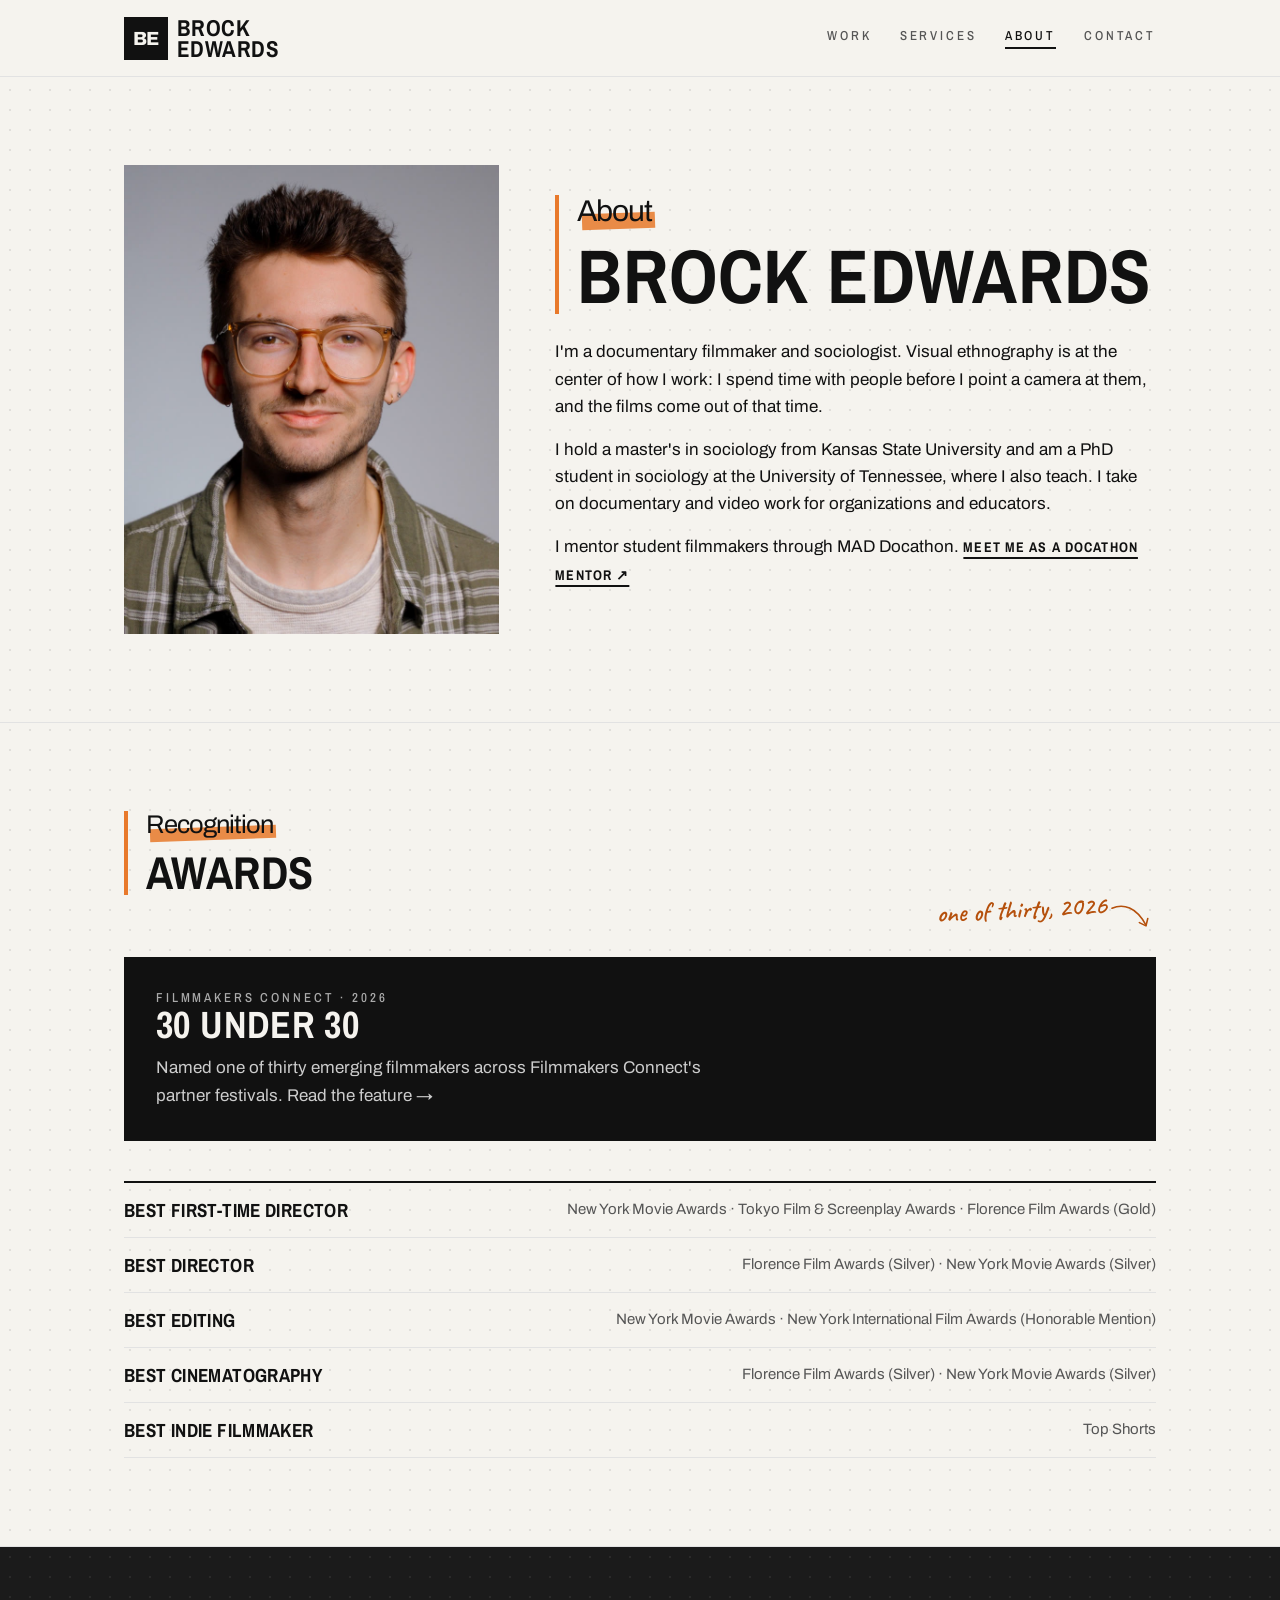
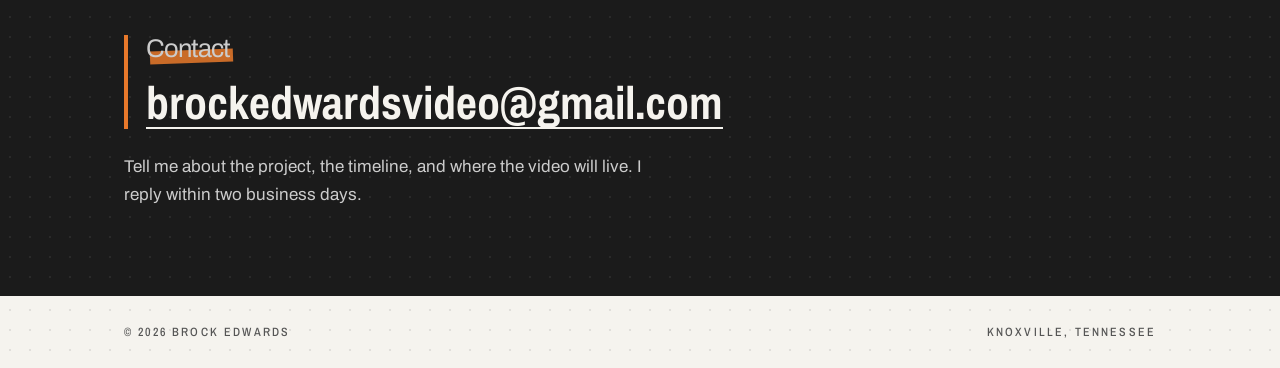
==== about.html @ 00862106 "Install Google Analytics on portfolio pages" ====
<!doctype html>
<html lang="en">
<head>
<!-- Google tag (gtag.js) -->
<script async src="https://www.googletagmanager.com/gtag/js?id=G-G6JSV7GJ2M"></script>
<script>
  window.dataLayer = window.dataLayer || [];
  function gtag(){dataLayer.push(arguments);}
  gtag('js', new Date());
  gtag('config', 'G-G6JSV7GJ2M');
</script>
<meta charset="utf-8">
<meta name="viewport" content="width=device-width, initial-scale=1">
<title>About — Brock Edwards</title>
<meta name="description" content="About Brock Edwards, documentary filmmaker and sociologist.">
<meta property="og:title" content="About — Brock Edwards">
<meta property="og:description" content="Documentary films and video for organizations, educators, and communities.">
<meta property="og:type" content="website">
<meta property="og:url" content="https://brocknedwards.com/about.html">
<meta property="og:image" content="https://brocknedwards.com/img/stills/ttws-still-1.jpg">
<link rel="icon" href="favicon.svg" type="image/svg+xml">
<link rel="preconnect" href="https://fonts.googleapis.com">
<link rel="preconnect" href="https://fonts.gstatic.com" crossorigin>
<link href="https://fonts.googleapis.com/css2?family=Archivo+Narrow:wght@500;700&family=Archivo:wght@400;600;800&family=Caveat:wght@500;700&display=swap" rel="stylesheet">
<link rel="stylesheet" href="styles.css">
</head>
<body>

<header>
  <div class="wrap">
    <a class="mark" href="index.html" aria-label="Brock Edwards, home">
      <span class="mono">BE</span>
      <span class="stack">Brock<br>Edwards</span>
    </a>
    <nav>
      <a href="work.html">Work</a>
      <a href="services.html">Services</a>
      <a href="about.html" aria-current="page">About</a>
      <a href="#contact">Contact</a>
    </nav>
  </div>
</header>

<main>
  <section>
    <div class="wrap about">
      <img class="headshot" src="img/headshot.jpg" width="800" height="1000" alt="Portrait of Brock Edwards">
      <div>
        <h1 class="titled"><span class="lead">About</span> Brock Edwards</h1>
        <!-- TODO(Brock): read this through and change anything that doesn't sound like you. -->
        <p>I'm a documentary filmmaker and sociologist. Visual ethnography is at the center of how I work: I spend time with people before I point a camera at them, and the films come out of that time.</p>
        <p>I hold a master's in sociology from Kansas State University and am a PhD student in sociology at the University of Tennessee, where I also teach. I take on documentary and video work for organizations and educators.</p>
        <p>I mentor student filmmakers through MAD Docathon. <a class="about-profile-link" href="https://www.madcourses.com/mad-mentor" target="_blank" rel="noopener noreferrer">Meet me as a Docathon mentor ↗</a></p>
      </div>
    </div>
  </section>

  <section>
    <div class="wrap">
      <h2 class="titled"><span class="lead">Recognition</span> Awards</h2>
      <p class="note note-30">one of thirty, 2026<svg class="note-arrow" viewBox="0 0 64 44" aria-hidden="true"><path d="M4 8c16-6 34 0 46 26"/><path d="M41 30l9 5 3-10"/></svg></p>
      <a class="feature" href="https://www.filmcon.net/post/30-under-30-2026" target="_blank" rel="noopener">
        <p class="eyebrow">Filmmakers Connect · 2026</p>
        <h3>30 Under 30</h3>
        <p>Named one of thirty emerging filmmakers across Filmmakers Connect's partner festivals. Read the feature →</p>
      </a>
      <ul class="awards">
        <li><b>Best First-Time Director</b><span>New York Movie Awards · Tokyo Film &amp; Screenplay Awards · Florence Film Awards (Gold)</span></li>
        <li><b>Best Director</b><span>Florence Film Awards (Silver) · New York Movie Awards (Silver)</span></li>
        <li><b>Best Editing</b><span>New York Movie Awards · New York International Film Awards (Honorable Mention)</span></li>
        <li><b>Best Cinematography</b><span>Florence Film Awards (Silver) · New York Movie Awards (Silver)</span></li>
        <li><b>Best Indie Filmmaker</b><span>Top Shorts</span></li>
      </ul>
    </div>
  </section>

  <section id="contact" class="contact">
    <div class="wrap">
      <div class="titled contact-head"><span class="lead">Contact</span>
        <a class="email" href="mailto:brockedwardsvideo@gmail.com">brockedwardsvideo@gmail.com</a>
      </div>
      <p>Tell me about the project, the timeline, and where the video will live. I reply within two business days.</p>
    </div>
  </section>
</main>

<footer>
  <div class="wrap">
    <span>© <span class="y">2026</span> Brock Edwards</span>
    <span>Knoxville, Tennessee</span>
  </div>
</footer>
<script>document.querySelectorAll('.y').forEach(e => e.textContent = new Date().getFullYear());</script>
</body>
</html>
---- styles.css ----
:root {
  --ink: #111;
  --paper: #f5f3ee;
  --dot: rgba(17, 17, 17, .09);
  --charcoal: #1b1b1b;
  --accent: #e8792b;
  --accent-ink: #b5500c; /* darker orange for text on the off-white */
  --muted: #555;
  --rule: #e2e2e2;
  --narrow: 'Archivo Narrow', 'Arial Narrow', sans-serif;
  --body: 'Archivo', system-ui, sans-serif;
  --max: 1080px;
}
* { box-sizing: border-box; }
html { scroll-behavior: smooth; background: var(--paper); }
body { margin: 0; background: var(--paper) radial-gradient(var(--dot) 1px, transparent 1.4px) 0 0 / 20px 20px; color: var(--ink); font: 400 17px/1.6 var(--body); -webkit-font-smoothing: antialiased; }
a { color: inherit; }
img { max-width: 100%; }
.wrap { max-width: var(--max); margin: 0 auto; padding: 0 24px; }

/* Header + wordmark (matches Brand/_source/wordmark.html) */
header { position: sticky; top: 0; z-index: 10; background: var(--paper); border-bottom: 1px solid var(--rule); }
header .wrap { display: flex; align-items: center; justify-content: space-between; height: 76px; }
.mark { display: flex; align-items: stretch; gap: 9px; text-decoration: none; }
.mono { width: 44px; height: 43px; background: var(--ink); color: var(--paper); display: flex; align-items: center; justify-content: center;
  font: 800 19px/1 var(--body); letter-spacing: -.03em; }
.stack { font: 700 23px/0.92 var(--narrow); text-transform: uppercase; letter-spacing: .02em; display: flex; flex-direction: column; justify-content: center; }
nav { display: flex; gap: 28px; }
nav a { font: 500 13px var(--narrow); letter-spacing: .22em; text-transform: uppercase; text-decoration: none; color: var(--muted); }
nav a:hover, nav a[aria-current="page"] { color: var(--ink); }
nav a[aria-current="page"] { border-bottom: 2px solid var(--ink); padding-bottom: 3px; }

.eyebrow { font: 500 13px var(--narrow); letter-spacing: .22em; text-transform: uppercase; color: var(--muted); margin: 0 0 14px; }
h1, h2, h3 { font-family: var(--narrow); font-weight: 700; text-transform: uppercase; letter-spacing: .01em; line-height: 1; margin: 0; }
h1 { font-size: clamp(40px, 7vw, 76px); margin-bottom: 24px; }
h2 { font-size: clamp(30px, 4.5vw, 46px); margin-bottom: 28px; }
h3 { font-size: 22px; margin-bottom: 8px; }
section { padding: 88px 0; border-bottom: 1px solid var(--rule); scroll-margin-top: 76px; }
.page-head { padding: 72px 0 0; border: 0; }
.page-head p.lede { max-width: 56ch; margin: 0; font-size: 19px; color: #333; }
.more { display: inline-flex; align-items: center; gap: 18px; max-width: 100%; margin-top: 32px;
  font: 500 13px var(--narrow); letter-spacing: .18em; text-transform: uppercase; text-decoration: none; }
.more:hover, .more:focus-visible { color: var(--accent-ink); }

.btn { display: inline-block; margin-top: 8px; padding: 12px 20px; background: var(--ink); color: var(--paper); text-decoration: none;
  font: 500 13px var(--narrow); letter-spacing: .22em; text-transform: uppercase; }
.btn:hover { background: #333; }

/* Reel */
.reel { position: relative; aspect-ratio: 2.39 / 1; background: var(--ink);
  border: 2px solid #d96a24;
  box-shadow: 0 0 0 1px rgba(94,43,16,.22), 0 7px 15px rgba(17,17,17,.19),
    0 26px 44px rgba(17,17,17,.25), 0 42px 64px rgba(172,73,20,.12); }
.reel iframe { position: absolute; inset: 0; width: 100%; height: 100%; border: 0; }
.reel-poster { position: absolute; inset: 0; display: block; overflow: hidden; color: var(--paper); text-decoration: none; }
.reel-poster img { width: 100%; height: 100%; object-fit: cover; display: block; transition: transform .5s ease; }
.reel-poster::before { content: ''; position: absolute; z-index: 1; inset: 0; pointer-events: none;
  background: linear-gradient(130deg, rgba(232,121,43,.12), transparent 38%, rgba(0,0,0,.18));
  box-shadow: inset 0 0 60px rgba(0,0,0,.16); }
.reel-poster::after { content: ''; position: absolute; inset: 40% 0 0; background: linear-gradient(transparent, rgba(0,0,0,.55)); pointer-events: none; }
.reel-poster:hover img, .reel-poster:focus-visible img { transform: scale(1.035); }
.reel-poster:focus-visible { outline: 3px solid var(--accent); outline-offset: 4px; }
.reel-play { position: absolute; z-index: 1; left: 24px; bottom: 20px; display: inline-flex; align-items: center; gap: 11px;
  font: 700 14px var(--narrow); letter-spacing: .15em; text-transform: uppercase; }
.reel-play-icon { display: grid; place-items: center; width: 40px; height: 40px; border-radius: 50%; background: var(--accent); }
.reel-play-icon::before { content: ''; margin-left: 3px; border-top: 7px solid transparent; border-bottom: 7px solid transparent; border-left: 10px solid var(--ink); }

/* Featured film */
.hero { padding: 96px 0 108px; border-bottom: 0; }
.hero .wrap { display: grid; grid-template-columns: minmax(0, .32fr) minmax(0, .68fr); column-gap: 28px; align-items: center; }
.hero .eyebrow { grid-column: 1; grid-row: 1; align-self: end; margin-bottom: 14px; }
.hero h1 { grid-column: 1; grid-row: 2; align-self: start; margin: 0;
  font-size: clamp(42px, 4.4vw, 56px); line-height: .94; letter-spacing: -.035em; }
.hero-lead { display: block; margin-bottom: 16px; font: 400 clamp(24px, 2.4vw, 32px)/1.1 var(--body);
  letter-spacing: -.05em; text-transform: none; }
.hero-lead-mark { position: relative; isolation: isolate; white-space: nowrap; }
.hero-lead-mark::before { content: ''; position: absolute; z-index: -1; left: .14em; right: -.1em; bottom: -.02em;
  height: .52em; background: var(--accent); transform: rotate(-2deg); }
.hero-word { display: block; white-space: nowrap; }
.hero-amp { color: var(--accent-ink); font: italic 400 .92em Georgia, serif; text-transform: none; }
.hero .reel { grid-column: 2; grid-row: 1 / 3; }

/* Editorial bridge between the reel and featured story */
.story-bridge { padding: 0; border: 0; }
.story-bridge .wrap { border-top: 2px solid var(--ink); border-bottom: 1px solid var(--rule); padding-top: 26px; padding-bottom: 34px; }
.story-bridge-meta { display: flex; justify-content: space-between; gap: 20px; color: var(--muted);
  font: 500 13px var(--narrow); letter-spacing: .2em; text-transform: uppercase; }
.story-bridge-main { display: flex; justify-content: space-between; align-items: end; gap: 32px; margin-top: 18px; }
.story-bridge-main p { margin: 0; font: 700 clamp(44px, 5.8vw, 78px)/.95 var(--narrow);
  letter-spacing: -.035em; text-transform: uppercase; }
.story-bridge-main p span { position: relative; isolation: isolate; white-space: nowrap; }
.story-bridge-main p span::before { content: ''; position: absolute; z-index: -1; left: .08em; right: -.04em;
  bottom: .02em; height: .23em; background: var(--accent); transform: rotate(-1deg); }
.arrow-tile { display: grid; flex: none; place-items: center; width: 56px; height: 56px;
  border: 2px solid var(--ink); box-shadow: 5px 5px 0 var(--accent); text-decoration: none;
  font: 400 34px/1 var(--narrow); transition: transform .25s ease, box-shadow .25s ease; }
.arrow-tile:hover, .arrow-tile:focus-visible, a:hover > .arrow-tile, a:focus-visible > .arrow-tile {
  transform: translate(3px, 3px); box-shadow: 2px 2px 0 var(--accent); }
.arrow-tile:focus-visible, a:focus-visible > .arrow-tile { outline: 2px solid var(--accent-ink); outline-offset: 5px; }

.film { display: grid; grid-template-columns: 1fr 1.2fr; gap: 56px; align-items: center; }
.film img.poster { width: 100%; height: auto; display: block; }
.film-poster { display: block; text-decoration: none; }
.film-poster:focus-visible { outline: 3px solid var(--accent-ink); outline-offset: 5px; }
.film p { margin: 0 0 16px; max-width: 52ch; }
.film h1 { font-size: clamp(40px, 6vw, 64px); }
#film > .wrap > .more { display: flex; justify-content: space-between; width: 100%; margin-top: 48px;
  padding-top: 22px; border-top: 1px solid var(--ink); font: 700 clamp(22px, 2.5vw, 30px)/1 var(--narrow);
  letter-spacing: -.01em; }
.meta { font: 500 13px var(--narrow); letter-spacing: .18em; text-transform: uppercase; color: var(--muted); }
.stills { display: grid; grid-template-columns: repeat(3, 1fr); gap: 8px; margin-top: 56px; }
.stills img { width: 100%; aspect-ratio: 16 / 9; object-fit: cover; display: block; }
.stills .still-cell { position: relative; min-width: 0; }
.stills .still-cell:hover, .stills .still-cell:focus-within { z-index: 2; }
.stills .still-open { aspect-ratio: var(--ar, 16 / 9); box-shadow: none; }
.stills .still-cell:nth-child(3n + 1) .still-open { transform-origin: left center; }
.stills .still-cell:nth-child(3n + 2) .still-open { transform-origin: center; }
.stills .still-cell:nth-child(3n) .still-open { transform-origin: right center; }

/* Awards */
.feature { display: block; text-decoration: none; background: var(--ink); color: var(--paper); padding: 32px; margin-bottom: 40px; }
.feature h3 { font-size: clamp(26px, 4vw, 38px); margin: 0 0 10px; }
.feature p { margin: 0; color: #ccc; max-width: 60ch; }
.feature .eyebrow { color: #aaa; }
.feature:hover h3 { text-decoration: underline; text-underline-offset: 6px; }
.awards { list-style: none; padding: 0; margin: 0; border-top: 2px solid var(--ink); }
.awards li { display: flex; justify-content: space-between; gap: 16px; padding: 14px 0; border-bottom: 1px solid var(--rule); }
.awards b { font: 700 19px var(--narrow); text-transform: uppercase; letter-spacing: .02em; }
.awards span { color: var(--muted); text-align: right; font-size: 15px; }
.film-awards { margin-top: 32px; }
.film-awards li { padding: 10px 0; }
.film-awards b { font-size: 16px; }
.film-awards span { font-size: 14px; }

/* Services */
.services { display: grid; grid-template-columns: repeat(3, 1fr); gap: 40px; }
.services > div { border-top: 2px solid var(--ink); padding-top: 18px; }
.services p { margin: 0; color: #333; font-size: 16px; }

/* Home services band */
.services-band, .contact { background: var(--charcoal) radial-gradient(rgba(245, 243, 238, .07) 1px, transparent 1.4px) 0 0 / 20px 20px; }
.services-band { color: var(--paper); padding: 0; }
.services-band .panel { padding: 48px 0 52px; }
.services-band h2 { margin-bottom: 32px; }
.services-band .services { counter-reset: svc; }
.services-band .services h3::before { counter-increment: svc; content: "0" counter(svc); display: block; margin-bottom: 8px;
  font: 500 13px var(--narrow); letter-spacing: .18em; color: var(--accent); }
.services-band .eyebrow { color: var(--accent); }
.services-band .services > div { border-top-color: var(--accent); }
.services-band .services p { color: #d9d6cf; }
.services-band .more { color: var(--paper); }
.services-band .more:hover { color: var(--accent); }
.services-band .arrow-tile { border-color: var(--paper); color: var(--paper); }
.orgs-band { padding: 28px 0 34px; }
.orgs-band .eyebrow { margin-bottom: 18px; }
.orgs-marquee { overflow: hidden; -webkit-mask-image: linear-gradient(to right, transparent, #000 6%, #000 94%, transparent);
  mask-image: linear-gradient(to right, transparent, #000 6%, #000 94%, transparent); }
.orgs-track { display: flex; width: max-content; animation: orgs-scroll 44s linear infinite; }
.orgs-list { display: flex; flex: none; align-items: center; gap: 28px; padding: 0 14px; margin: 0; list-style: none; }
.orgs-list li { display: flex; flex: none; align-items: center; justify-content: center;
  width: 204px; height: 88px; padding: 0 10px; color: var(--paper); }
.org-logo { display: flex; align-items: center; justify-content: center; width: 100%; height: 72px; overflow: hidden; }
.org-logo img { display: block; max-width: 100%; max-height: 100%; width: auto; height: auto; object-fit: contain;
  filter: grayscale(1) brightness(0) invert(1); opacity: .58; }
.org-logo img[src$="hunger-free-kansas.png"] { transform: scale(1.35); }
.org-logo-text { color: #aaa; font: 700 20px/.92 var(--narrow); text-align: center; text-transform: uppercase; }
.org-logo-extension { gap: 8px; color: #aaa; }
.org-logo-extension img { flex: none; width: 68px; max-width: 68px; max-height: 54px; }
.org-logo-extension > span { font: 700 21px/.95 Georgia, serif; white-space: nowrap; }
.org-logo-extension small { display: block; margin-top: 4px; font: 700 11px/1.1 var(--narrow); letter-spacing: .02em; }
@keyframes orgs-scroll { to { transform: translateX(-50%); } }

/* Home awards */
#awards > .wrap > .eyebrow { color: var(--accent-ink); }
#awards .feature .eyebrow { color: var(--accent); }
#awards .feature:hover h3 { color: var(--accent); }
#awards .awards { border-top-color: var(--accent); }
#awards .awards b { color: var(--accent-ink); }
.services ul { margin: 16px 0 0; padding-left: 18px; color: #333; font-size: 15px; }
.services li { margin-bottom: 6px; }
.steps { list-style: none; counter-reset: step; padding: 0; margin: 0; display: grid; grid-template-columns: repeat(4, 1fr); gap: 32px; }
.steps li { counter-increment: step; border-top: 2px solid var(--ink); padding-top: 18px; font-size: 16px; color: #333; }
.steps li::before { content: "0" counter(step); display: block; font: 700 14px var(--narrow); letter-spacing: .18em; color: var(--muted); margin-bottom: 8px; }
.steps b { display: block; font: 700 20px var(--narrow); text-transform: uppercase; color: var(--ink); margin-bottom: 6px; }

/* Work */
.work-feature { padding: 40px 0 72px; }
.work-group { padding: 72px 0; }
.work-group .eyebrow { border-bottom: 2px solid var(--ink); padding-bottom: 12px; margin-bottom: 28px; }
.featured, .card, .reel-row { display: block; text-decoration: none; }
.thumb { display: block; position: relative; overflow: hidden; background: var(--ink); }
.thumb img { width: 100%; height: 100%; aspect-ratio: 16 / 9; object-fit: cover; display: block; transition: transform .6s ease, opacity .3s ease; }
.featured .thumb img { aspect-ratio: 2.39 / 1; }
.thumb .rt { position: absolute; right: 12px; bottom: 12px; background: rgba(17,17,17,.85); color: var(--paper); padding: 4px 8px;
  font: 500 12px var(--narrow); letter-spacing: .12em; }
.thumb .watch { position: absolute; left: 50%; top: 50%; transform: translate(-50%, -50%); background: var(--paper); color: var(--ink); padding: 10px 18px;
  font: 500 13px var(--narrow); letter-spacing: .22em; text-transform: uppercase; opacity: 0; transition: opacity .3s ease; }
a:hover .thumb img, a:focus-visible .thumb img { transform: scale(1.04); opacity: .75; }
a:hover .thumb .watch, a:focus-visible .thumb .watch { opacity: 1; }
.featured-text { display: grid; grid-template-columns: 1fr 1fr; gap: 40px; align-items: end; margin-top: 24px; }
.featured-text .eyebrow { display: block; margin-bottom: 10px; }
.featured .h, .reel-row .h { display: block; font: 700 clamp(32px, 5vw, 56px)/1 var(--narrow); text-transform: uppercase; }
.featured .p, .reel-row .p { display: block; color: #333; margin-bottom: 10px; }
.featured .meta { display: block; }
.cards { display: grid; gap: 40px 28px; }
.cards.two { grid-template-columns: repeat(2, 1fr); }
.cards.three { grid-template-columns: repeat(3, 1fr); }
.card h3 { margin: 16px 0 6px; font-size: 20px; }
.card .meta { margin: 0; }
.card:hover h3 { text-decoration: underline; text-underline-offset: 4px; }
.reel-row { display: grid; grid-template-columns: 1fr 1fr; gap: 40px; align-items: center; }
.reel-row .thumb img { aspect-ratio: 2.39 / 1; }
.reel-row .eyebrow { display: block; border: 0; padding: 0; margin-bottom: 10px; }
.reel-row .h { font-size: clamp(28px, 4vw, 40px); margin-bottom: 12px; }

/* Project pages */
.back { display: inline-flex; align-items: center; gap: 18px; margin-bottom: 24px;
  font: 500 13px var(--narrow); letter-spacing: .18em; text-transform: uppercase; text-decoration: none; }
.back:hover, .back:focus-visible { color: var(--accent-ink); }
.page-head .meta { margin: 0; }
.project-page { padding-top: 40px; }
.project-info { display: grid; grid-template-columns: 1.6fr 1fr; gap: 56px; margin-top: 48px; }
.project-info p { margin: 0 0 16px; max-width: 60ch; }
.roles { list-style: none; padding: 0; margin: 0; border-top: 2px solid var(--ink); }
.roles li { padding: 10px 0; border-bottom: 1px solid var(--rule); font: 700 18px var(--narrow); text-transform: uppercase; letter-spacing: .02em; }
.awards-label { margin-top: 36px; }
.project-info .film-awards { margin-top: 0; }
.project-info .awards li { flex-direction: column; gap: 2px; }
.project-info .awards span { text-align: left; }
.stills-label { margin: 56px 0 0; }
.project-page .stills { margin-top: 14px; }
.project-page .stills img { aspect-ratio: var(--ar, 16 / 9); }

/* Curvy still timeline (TTWS); driven by timeline.js */
.project-info.has-timeline { grid-template-columns: 2fr 1fr; align-items: start; }
.project-info .side { position: sticky; top: 100px; }
.curve-tl { position: relative; margin-top: 40px; }
.curve-tl ol { list-style: none; margin: 0; padding: 0; position: relative; z-index: 1; }
.curve-tl li { display: flex; padding: 22px 0; }
.curve-tl li:nth-child(even) { justify-content: flex-end; }
.curve-tl figure { margin: 0; width: 52%; transform: scale(var(--s, 1)); transition: transform .12s linear; }
.curve-tl li:nth-child(odd) figure { transform-origin: left center; }
.curve-tl li:nth-child(even) figure { transform-origin: right center; }
.still-open { position: relative; display: block; width: 100%; padding: 0; border: 0; overflow: hidden; background: var(--ink);
  cursor: pointer; box-shadow: 5px 5px 0 var(--accent); will-change: transform;
  transition: transform .3s ease, box-shadow .3s ease; }
.curve-tl li:nth-child(odd) .still-open { transform-origin: left center; }
.curve-tl li:nth-child(even) .still-open { transform-origin: right center; }
.still-open img { width: 100%; aspect-ratio: var(--still-ar, 16 / 9); object-fit: cover; display: block; }
.still-open::after { content: ''; position: absolute; inset: 0; pointer-events: none;
  background: radial-gradient(circle at 50% 50%,
    rgba(232,121,43,.1) 0%, transparent 36%, rgba(0,0,0,.18) 100%);
  opacity: 0; transition: opacity .3s ease; }
.curve-tl figure:hover .still-open:not(.gallery-return),
.stills .still-cell:hover .still-open:not(.gallery-return),
.still-open:focus-visible:not(.gallery-return) { transform: translate(3px, 3px) scale(1.09);
  box-shadow: 2px 2px 0 var(--accent); }
.curve-tl figure:hover .still-open:not(.gallery-return)::after,
.stills .still-cell:hover .still-open:not(.gallery-return)::after,
.still-open:focus-visible:not(.gallery-return)::after { opacity: 1; }
.still-open:focus-visible:not(.gallery-return) { outline: 3px solid var(--accent); outline-offset: 4px; }
.still-open.gallery-return:focus-visible { outline: none; }
.curve-tl figcaption { margin-top: 8px; font: 500 12px var(--narrow); letter-spacing: .18em; color: var(--muted); }
.curve-tl li:nth-child(even) figcaption { text-align: right; }
.curve { position: absolute; inset: 0; width: 100%; height: 100%; overflow: visible; pointer-events: none; }
.curve path { fill: none; stroke-width: 2; stroke-linecap: round; }
.curve .track { stroke: #d6d1c6; }
.curve .fill { stroke: var(--ink); }
.curve .sketch { stroke: var(--ink); stroke-width: 1.5; opacity: .8; }
.curve .accent-sketch { stroke: var(--accent-ink); stroke-width: 1.5; opacity: .9; }
.curve circle { fill: var(--paper); stroke: var(--ink); stroke-width: 2; }
.curve circle.is-passed { fill: var(--ink); }
@media (min-width: 761px) {
  .curve-tl figure { transform: none; }
}
@media (prefers-reduced-motion: reduce) {
  .curve-tl figure { transition: none; }
  .still-open, .still-open img, .still-open::after { transition: none; }
}

/* Expanded still gallery */
body.gallery-open { overflow: hidden; }
.still-lightbox { width: min(98vw, 1600px); max-width: none; max-height: calc(100dvh - 24px); padding: 0; border: 0;
  background: transparent; color: var(--paper); overflow: visible; }
.still-lightbox::backdrop { background: radial-gradient(ellipse 68% 72% at 50% 46%,
  rgba(8,8,8,.72) 0%, rgba(8,8,8,.86) 65%, rgba(0,0,0,.96) 100%); }
.still-lightbox[open]:not(.is-closing)::backdrop { animation: gallery-backdrop-in 1.15s ease-in-out both; }
.still-lightbox.is-closing::backdrop { animation: gallery-backdrop-out .26s ease-in both; }
@keyframes gallery-backdrop-in { from { opacity: 0; } to { opacity: 1; } }
@keyframes gallery-backdrop-out { from { opacity: 1; } to { opacity: 0; } }
.still-lightbox[open]:not(.is-closing) .lightbox-inner button,
.still-lightbox[open]:not(.is-closing) .lightbox-figure figcaption { animation: gallery-controls-in .5s .65s ease-in-out both; }
@keyframes gallery-controls-in { from { opacity: 0; transform: translateY(8px); } to { opacity: 1; transform: translateY(0); } }
.still-lightbox.is-closing .lightbox-inner { animation: gallery-content-out .26s ease-in both; }
@keyframes gallery-content-out { to { opacity: 0; transform: scale(.97); } }
.lightbox-inner { display: grid; grid-template-columns: 54px minmax(0, 1fr) 54px; align-items: center; gap: 16px; }
.lightbox-inner button { border: 1px solid rgba(245,243,238,.4); background: rgba(17,17,17,.7); color: var(--paper);
  cursor: pointer; font: 500 24px var(--narrow); }
.lightbox-inner button:hover, .lightbox-inner button:focus-visible { border-color: var(--accent); color: var(--accent); }
.lightbox-inner button:focus-visible { outline: 2px solid var(--accent); outline-offset: 3px; }
.lightbox-inner .lightbox-close { grid-column: 1 / -1; justify-self: end; padding: 8px 14px; font-size: 14px;
  letter-spacing: .12em; text-transform: uppercase; }
.lightbox-prev, .lightbox-next { width: 54px; height: 54px; }
.lightbox-figure { grid-column: 2; grid-row: 2; min-width: 0; margin: 0; text-align: center; }
.lightbox-figure img { display: block; width: min(100%, calc((100dvh - 140px) * var(--gallery-ratio, 1.775))); height: auto;
  max-height: calc(100dvh - 140px); margin: 0 auto;
  object-fit: contain; box-shadow: 0 0 0 1px rgba(245,243,238,.12), 0 0 64px rgba(232,121,43,.12), 0 30px 90px rgba(0,0,0,.7); }
.lightbox-travel { position: fixed; display: block; z-index: 2; pointer-events: none; overflow: hidden; transform-origin: top left; will-change: transform;
  box-shadow: 0 0 0 1px rgba(245,243,238,.12), 0 0 64px rgba(232,121,43,.12), 0 30px 90px rgba(0,0,0,.7); }
.lightbox-travel img { display: block; width: 100%; height: 100%; object-fit: cover; }
.lightbox-travel::after { content: ''; position: absolute; inset: 0; pointer-events: none;
  background: radial-gradient(circle at 50% 50%, rgba(232,121,43,.1) 0%, transparent 36%, rgba(0,0,0,.18) 100%);
  animation: gallery-spotlight-out 1.15s ease-in-out both; }
@keyframes gallery-spotlight-out { from { opacity: 1; } to { opacity: 0; } }
.lightbox-figure figcaption { display: flex; justify-content: space-between; gap: 16px; margin-top: 14px;
  font: 500 13px var(--narrow); letter-spacing: .16em; text-transform: uppercase; color: #ddd; }
.lightbox-prev { grid-column: 1; grid-row: 2; }
.lightbox-next { grid-column: 3; grid-row: 2; }
@media (max-width: 760px) {
  .lightbox-inner { grid-template-columns: 1fr 1fr; gap: 12px; }
  .lightbox-figure { grid-column: 1 / -1; grid-row: 2; }
  .lightbox-figure img { max-height: calc(100dvh - 185px); }
  .lightbox-prev { grid-column: 1; grid-row: 3; justify-self: start; }
  .lightbox-next { grid-column: 2; grid-row: 3; justify-self: end; }
  .lightbox-prev, .lightbox-next { width: 40px; height: 48px; }
}
@media (prefers-reduced-motion: reduce) {
  .still-lightbox[open]::backdrop, .still-lightbox .lightbox-inner button,
  .still-lightbox .lightbox-figure figcaption, .still-lightbox.is-closing .lightbox-inner,
  .lightbox-travel::after { animation: none; }
}

/* Film coverage */
.coverage { margin-top: 80px; }
.coverage h2 { margin-bottom: 28px; }
.coverage-list { list-style: none; padding: 0; margin: 0; border-top: 2px solid var(--ink); }
.coverage-list li { border-bottom: 1px solid var(--rule); }
.coverage-list a { display: grid; grid-template-columns: 190px minmax(0, 1fr) 20px; gap: 24px; align-items: baseline;
  padding: 20px 0; text-decoration: none; }
.coverage-list a:hover .coverage-title, .coverage-list a:focus-visible .coverage-title { color: var(--accent-ink); }
.coverage-source { font: 500 13px var(--narrow); letter-spacing: .14em; text-transform: uppercase; color: var(--muted); }
.coverage-title { font: 700 clamp(18px, 2.3vw, 24px)/1.2 var(--narrow); text-transform: uppercase; }
.coverage-arrow { color: var(--accent-ink); font-size: 22px; line-height: 1; }

.play { position: absolute; left: 16px; bottom: 16px; background: var(--ink); color: var(--paper); padding: 8px 14px;
  font: 500 12px var(--narrow); letter-spacing: .22em; text-transform: uppercase; }

/* About */
.about { display: grid; grid-template-columns: 1fr 1.6fr; gap: 56px; align-items: center; }
.about .headshot { width: 100%; height: auto; display: block; }
.about p { margin: 0 0 16px; max-width: 60ch; }
.about-profile-link { font: 700 14px var(--narrow); letter-spacing: .08em; text-transform: uppercase; text-decoration-thickness: 2px; text-underline-offset: 5px; }
.about-profile-link:hover { color: var(--accent-ink); }

/* Contact */
.contact { color: var(--paper); border: 0; }
.contact .eyebrow { color: #aaa; }
.contact a.email { font: 700 clamp(26px, 4.5vw, 46px)/1.1 var(--narrow); text-transform: lowercase; text-decoration: none; border-bottom: 2px solid var(--paper); word-break: break-all; }
.contact p { color: #ccc; max-width: 52ch; margin: 24px 0 0; }

footer { padding: 28px 0; font: 500 12px var(--narrow); letter-spacing: .18em; text-transform: uppercase; color: var(--muted); }
footer .wrap { display: flex; justify-content: space-between; gap: 16px; flex-wrap: wrap; }

/* Title style from the hero: orange rule, light lead line, big narrow caps */
.titled { border-left: 4px solid var(--accent); padding-left: 18px; }
.titled .lead { display: block; margin-bottom: 10px; font: 400 clamp(20px, 2vw, 26px)/1.1 var(--body);
  letter-spacing: -.04em; text-transform: none; color: var(--ink); }
h1.titled .lead { font-size: clamp(22px, 2.4vw, 30px); }
/* same marker stroke as the hero's "Stories about" */
.titled .lead { width: fit-content; position: relative; isolation: isolate; }
.titled .lead::before { content: ''; position: absolute; z-index: -1; left: .14em; right: -.1em; bottom: -.02em;
  height: .52em; background: var(--accent); opacity: .85; transform: rotate(-2deg); }
.services-band .titled .lead { color: var(--paper); }
.contact-head { margin-bottom: 4px; }
.contact .titled .lead { color: #ccc; margin-bottom: 14px; }
.contact-head a.email { display: inline-block; }
.hero-amp, .amp { color: var(--accent-ink); font: italic 400 .92em Georgia, serif; text-transform: none; }

/* Handwritten margin notes */
.note { display: inline-flex; align-items: flex-start; gap: 2px; margin: 0; font: 600 26px/1 'Caveat', cursive;
  color: var(--accent-ink); transform: rotate(-3deg); }
.note-arrow { width: 46px; height: 32px; margin-top: 10px; fill: none; stroke: currentColor; stroke-width: 2.2;
  stroke-linecap: round; stroke-linejoin: round; }
.note-reel { position: absolute; z-index: 2; right: 10px; top: -44px; flex-direction: row-reverse; }
.note-reel .note-arrow { transform: scaleX(-1); }
.note-awards { display: flex; justify-content: flex-end; margin: 22px 0 -10px; transform: rotate(2deg); }
.note-30 { display: flex; justify-content: flex-end; margin: -6px 0 -2px; }
.note-start, .note-scroll { margin: 0 0 4px; }
.note-scroll { margin-top: 28px; }

@media (max-width: 1024px) {
  .hero .eyebrow { font-size: 11px; letter-spacing: .16em; white-space: nowrap; }
}
@media (max-width: 860px) {
  .steps { grid-template-columns: repeat(2, 1fr); }
}
@media (max-width: 800px) {
  .hero .wrap { grid-template-columns: 1fr; }
  .hero .eyebrow { grid-column: 1; grid-row: 1; }
  .hero h1 { grid-column: 1; grid-row: 2; margin-bottom: 28px; }
  .hero .reel { grid-column: 1; grid-row: 3; }
}
@media (max-width: 760px) {
  .note-reel { display: none; }
  .note { font-size: 22px; }
  nav { gap: 14px; }
  nav a { letter-spacing: .1em; font-size: 12px; }
  .stack { font-size: 19px; }
  .mono { width: 36px; height: 36px; font-size: 16px; }
  section { padding: 64px 0; }
  .page-head { padding: 48px 0 0; }
  .film, .about, .services, .project-info, .featured-text, .reel-row, .cards.two, .cards.three { grid-template-columns: 1fr; gap: 32px; }
  .featured-text { gap: 12px; }
  .hero h1 { font-size: clamp(48px, 9vw, 62px); }
  .hero-lead { margin-bottom: 10px; }
  .hero { padding: 86px 0 84px; }
  .story-bridge .wrap { padding-top: 22px; padding-bottom: 26px; }
  .story-bridge-meta { gap: 12px; font-size: 10px; letter-spacing: .1em; }
  .story-bridge-main { gap: 14px; margin-top: 16px; }
  .story-bridge-main p { font-size: clamp(34px, 9vw, 48px); }
  .arrow-tile { width: 42px; height: 42px; font-size: 27px; }
  .coverage { margin-top: 64px; }
  .coverage-list a { grid-template-columns: 1fr 20px; gap: 8px 12px; }
  .coverage-source { grid-column: 1 / -1; }
  .coverage-arrow { grid-column: 2; grid-row: 2; }
  .services-band { padding-bottom: 0; }
  .services-band .panel { padding: 32px 0 48px; }
  .orgs-list li { width: 174px; }
  .org-logo-extension img { width: 54px; max-width: 54px; }
  .org-logo-extension > span { font-size: 18px; }
  .project-info.has-timeline { grid-template-columns: 1fr; }
  .project-info .side { position: static; }
  .curve-tl li, .curve-tl li:nth-child(even) { justify-content: flex-end; }
  .curve-tl figure { width: calc(100% - 36px); }
  .curve-tl li:nth-child(n) figure { transform-origin: right center; }
  .curve-tl li:nth-child(n) .still-open { transform-origin: right center; }
  .curve-tl figure:hover .still-open:not(.gallery-return),
  .still-open:focus-visible:not(.gallery-return) { transform: translate(0, 3px) scale(1.09); }
  .stills .still-cell:nth-child(odd) .still-open { transform-origin: left center; }
  .stills .still-cell:nth-child(even) .still-open { transform-origin: right center; }
  .curve-tl li:nth-child(even) figcaption { text-align: left; }
  .featured .thumb img { aspect-ratio: 16 / 9; }
  .stills { grid-template-columns: repeat(2, 1fr); margin-top: 32px; }
  .awards li { flex-direction: column; gap: 2px; }
  .awards span { text-align: left; }
  .feature { padding: 24px; }
}
@media (max-width: 420px) {
  .stack { display: none; }
  .hero .eyebrow { font-size: 11px; letter-spacing: .16em; }
  .hero h1 { font-size: clamp(40px, 10vw, 48px); }
  .steps { grid-template-columns: 1fr; }
}
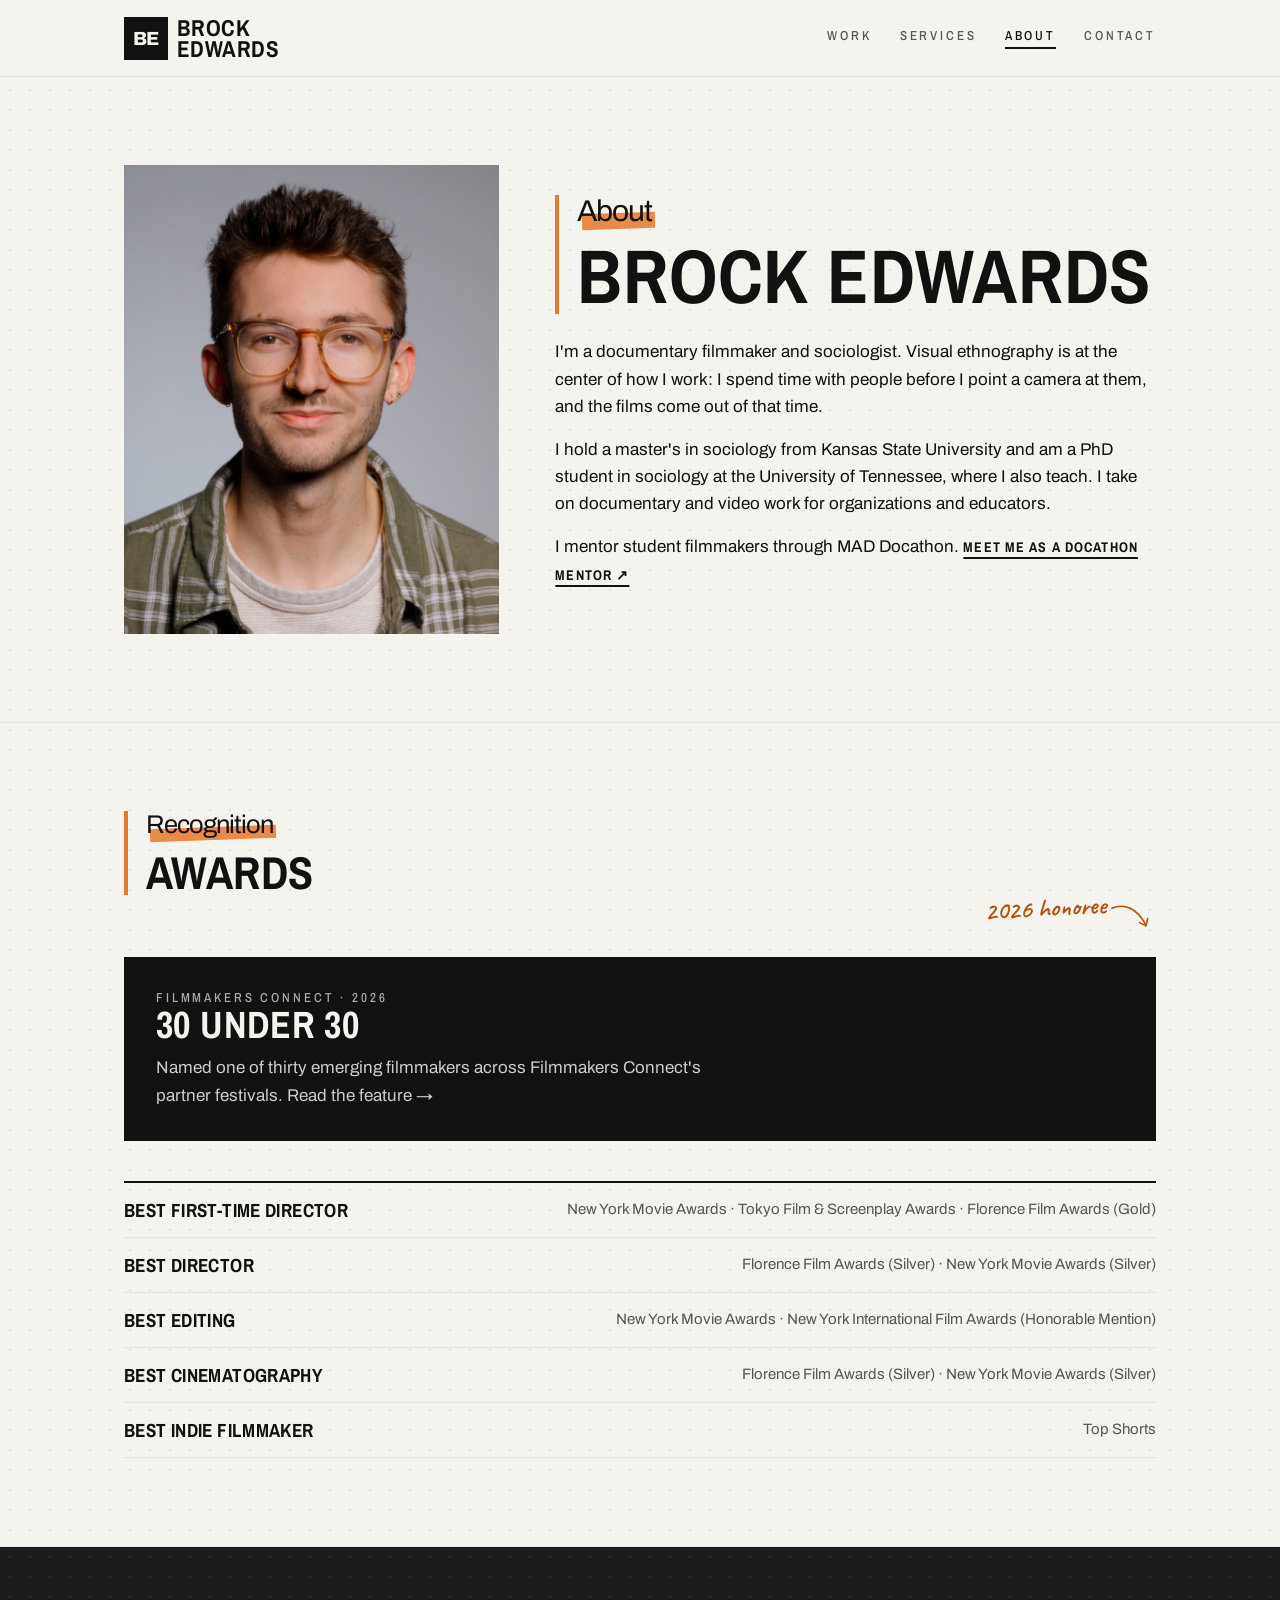
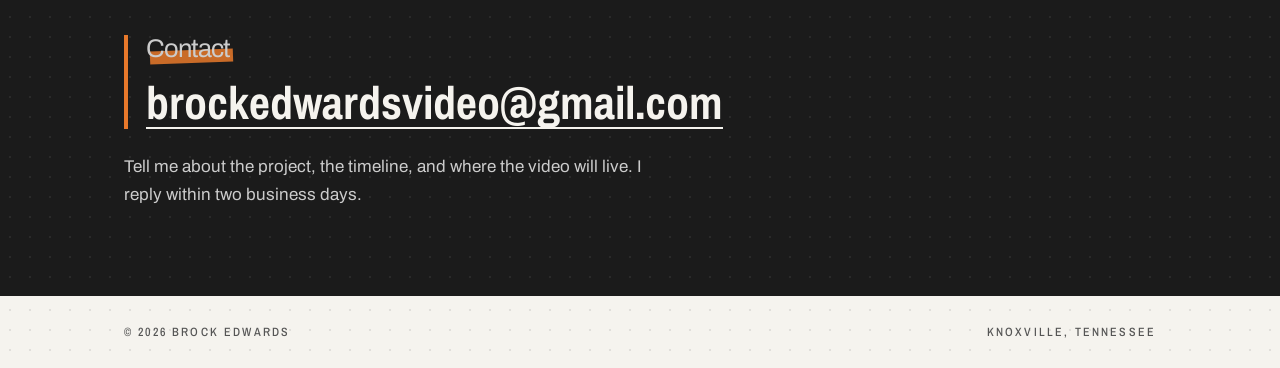
==== commit d1e634ac: "Update recognition note for 2026 honoree" ====
--- a/about.html
+++ b/about.html
@@ -58,7 +58,7 @@
   <section>
     <div class="wrap">
       <h2 class="titled"><span class="lead">Recognition</span> Awards</h2>
-      <p class="note note-30">one of thirty, 2026<svg class="note-arrow" viewBox="0 0 64 44" aria-hidden="true"><path d="M4 8c16-6 34 0 46 26"/><path d="M41 30l9 5 3-10"/></svg></p>
+      <p class="note note-30">2026 honoree<svg class="note-arrow" viewBox="0 0 64 44" aria-hidden="true"><path d="M4 8c16-6 34 0 46 26"/><path d="M41 30l9 5 3-10"/></svg></p>
       <a class="feature" href="https://www.filmcon.net/post/30-under-30-2026" target="_blank" rel="noopener">
         <p class="eyebrow">Filmmakers Connect · 2026</p>
         <h3>30 Under 30</h3>
--- a/styles.css
+++ b/styles.css
@@ -78,7 +78,11 @@
   height: .52em; background: var(--accent); transform: rotate(-2deg); }
 .hero-word { display: block; white-space: nowrap; }
 .hero-amp { color: var(--accent-ink); font: italic 400 .92em Georgia, serif; text-transform: none; }
-.hero .reel { grid-column: 2; grid-row: 1 / 3; }
+.hero-inquiry { grid-column: 1; grid-row: 3; align-self: start; margin-top: 24px; }
+.hero-inquiry p { margin: 0 0 16px; max-width: 34ch; font-size: 15px; line-height: 1.5; }
+.hero-inquiry .btn { margin-top: 0; letter-spacing: .08em; }
+.hero-inquiry .btn:focus-visible { outline: 3px solid var(--accent-ink); outline-offset: 4px; }
+.hero .reel { grid-column: 2; grid-row: 1 / 4; }
 
 /* Editorial bridge between the reel and featured story */
 .story-bridge { padding: 0; border: 0; }
@@ -357,6 +361,8 @@
 .contact .eyebrow { color: #aaa; }
 .contact a.email { font: 700 clamp(26px, 4.5vw, 46px)/1.1 var(--narrow); text-transform: lowercase; text-decoration: none; border-bottom: 2px solid var(--paper); word-break: break-all; }
 .contact p { color: #ccc; max-width: 52ch; margin: 24px 0 0; }
+.contact > .wrap > a.email { display: inline-block; margin-top: 24px; }
+.contact > .wrap > a.email:focus-visible { outline: 3px solid var(--accent); outline-offset: 5px; }
 
 footer { padding: 28px 0; font: 500 12px var(--narrow); letter-spacing: .18em; text-transform: uppercase; color: var(--muted); }
 footer .wrap { display: flex; justify-content: space-between; gap: 16px; flex-wrap: wrap; }
@@ -397,8 +403,9 @@
 @media (max-width: 800px) {
   .hero .wrap { grid-template-columns: 1fr; }
   .hero .eyebrow { grid-column: 1; grid-row: 1; }
-  .hero h1 { grid-column: 1; grid-row: 2; margin-bottom: 28px; }
-  .hero .reel { grid-column: 1; grid-row: 3; }
+  .hero h1 { grid-column: 1; grid-row: 2; }
+  .hero-inquiry { grid-column: 1; grid-row: 3; margin: 24px 0 32px; }
+  .hero .reel { grid-column: 1; grid-row: 4; }
 }
 @media (max-width: 760px) {
   .note-reel { display: none; }
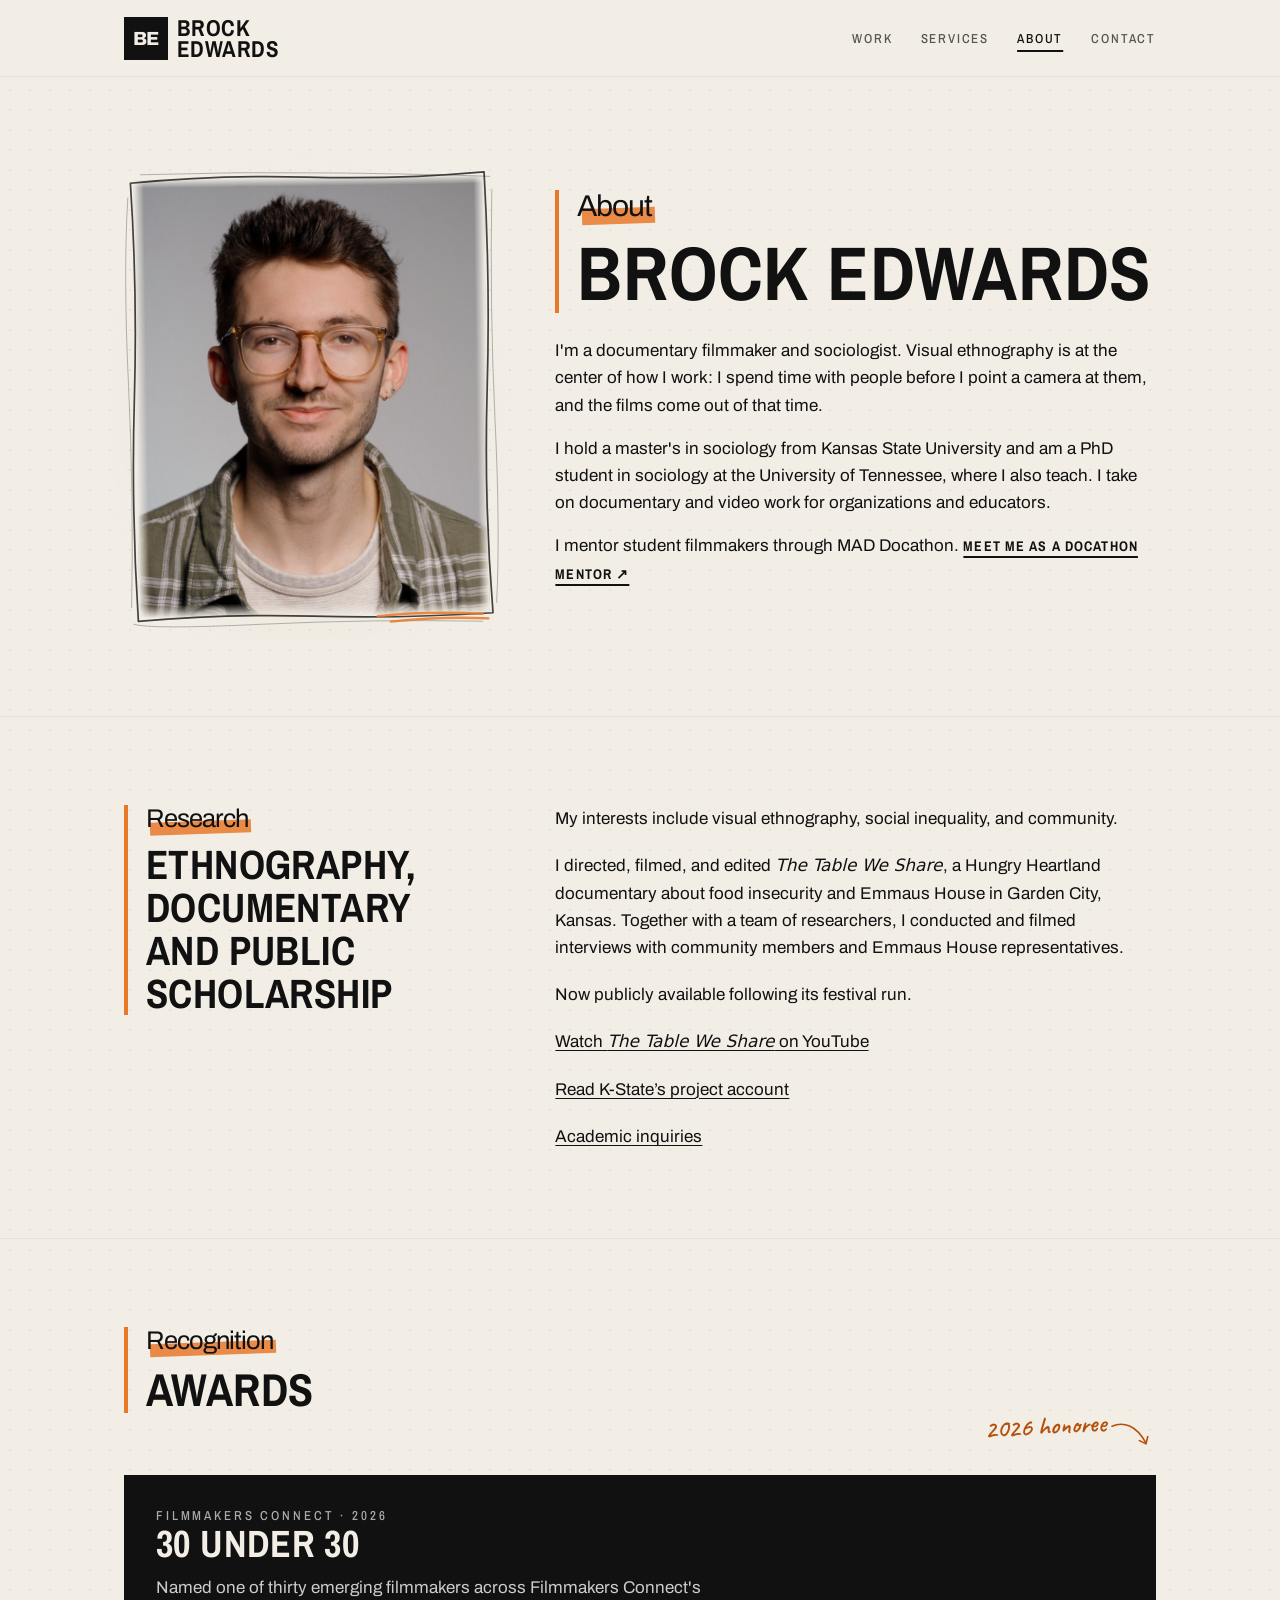
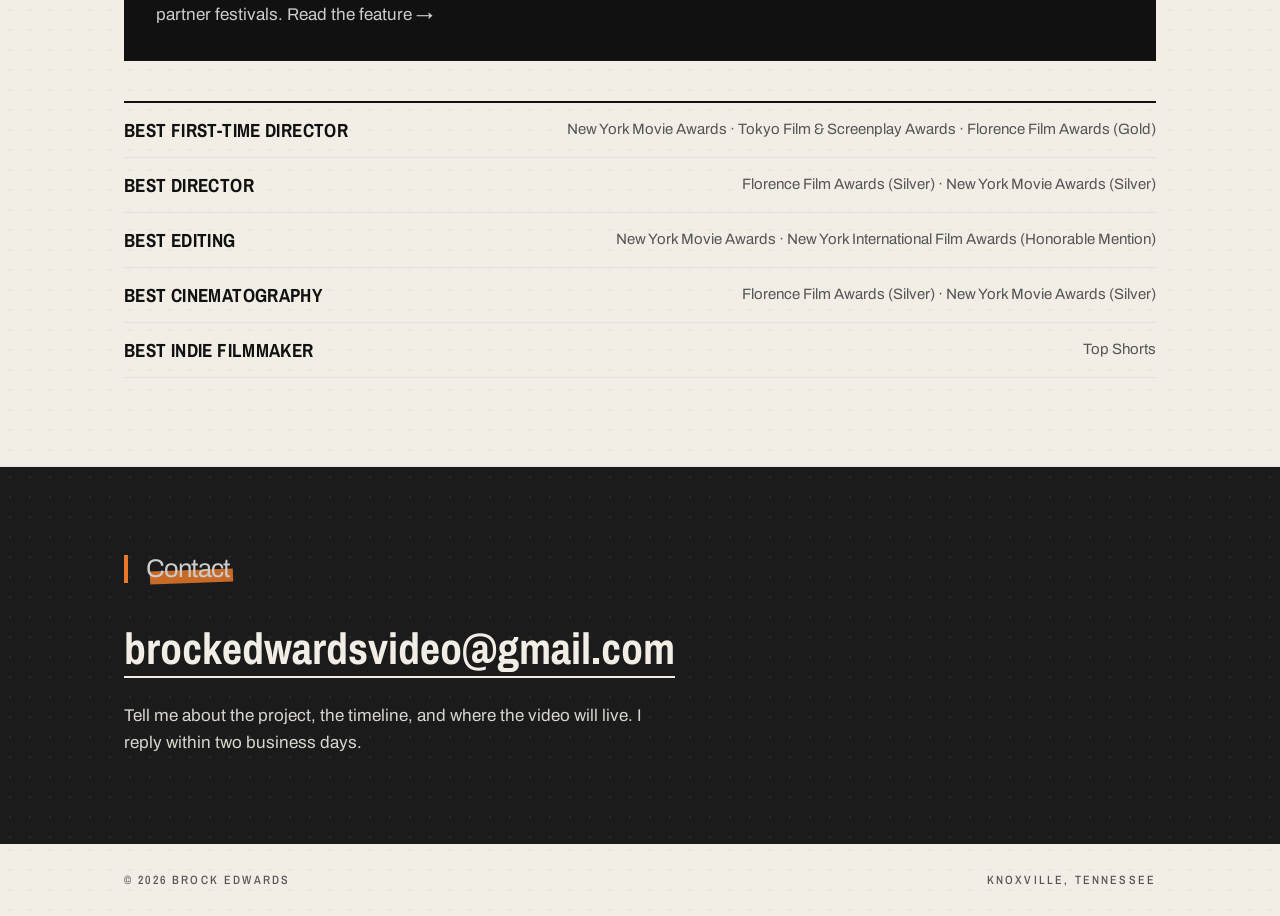
==== commit b8a89273: "Refine portfolio content, accessibility, and interactive logo strip" ====
--- a/about.html
+++ b/about.html
@@ -25,6 +25,7 @@
 <link rel="stylesheet" href="styles.css">
 </head>
 <body>
+<a class="skip-link" href="#main">Skip to content</a>
 
 <header>
   <div class="wrap">
@@ -41,10 +42,17 @@
   </div>
 </header>
 
-<main>
+<main id="main" tabindex="-1">
   <section>
     <div class="wrap about">
-      <img class="headshot" src="img/headshot.jpg" width="800" height="1000" alt="Portrait of Brock Edwards">
+      <div class="portrait-frame">
+        <img class="headshot" src="img/headshot.jpg" width="800" height="1000" alt="Portrait of Brock Edwards">
+        <svg class="portrait-sketch" viewBox="0 0 400 500" preserveAspectRatio="none" aria-hidden="true" focusable="false">
+          <path class="portrait-ink" d="M10 17 Q102 9 198 13 T387 10 Q392 128 387 247 T390 486 Q293 491 198 487 T12 490 Q6 369 11 251 T10 17Z"/>
+          <path class="portrait-echo" d="M21 8 Q126 6 231 9 T393 15 M395 29 Q391 159 395 278 T394 475 M379 495 Q260 491 142 495 T7 493 M5 475 Q9 355 5 235 T7 33"/>
+          <path class="portrait-accent" d="M267 488 Q320 483 379 487 M281 494 Q333 489 385 492"/>
+        </svg>
+      </div>
       <div>
         <h1 class="titled"><span class="lead">About</span> Brock Edwards</h1>
         <!-- TODO(Brock): read this through and change anything that doesn't sound like you. -->
@@ -52,6 +60,18 @@
         <p>I hold a master's in sociology from Kansas State University and am a PhD student in sociology at the University of Tennessee, where I also teach. I take on documentary and video work for organizations and educators.</p>
         <p>I mentor student filmmakers through MAD Docathon. <a class="about-profile-link" href="https://www.madcourses.com/mad-mentor" target="_blank" rel="noopener noreferrer">Meet me as a Docathon mentor ↗</a></p>
       </div>
+    </div>
+  </section>
+
+  <section id="research" style="scroll-margin-top: 100px">
+    <div class="wrap">
+      <h2 class="titled"><span class="lead">Research</span> Ethnography, documentary and public scholarship</h2>
+      <p>My interests include visual ethnography, social inequality, and community.</p>
+      <p>I directed, filmed, and edited <i>The Table We Share</i>, a Hungry Heartland documentary about food insecurity and Emmaus House in Garden City, Kansas. Together with a team of researchers, I conducted and filmed interviews with community members and Emmaus House representatives.</p>
+      <p>Now publicly available following its festival run.</p>
+      <p><a href="https://www.youtube.com/watch?v=_weTsfGzSUg" target="_blank" rel="noopener noreferrer">Watch <i>The Table We Share</i> on YouTube</a></p>
+      <p><a href="https://www.k-state.edu/news/articles/2025/12/award-winning-documentary-the-table-we-share-addresses-food-insecurity-in-Kansas.html" target="_blank" rel="noopener noreferrer">Read K-State’s project account</a></p>
+      <p><a href="mailto:brockedwardsvideo@gmail.com?subject=Academic%20inquiry">Academic inquiries</a></p>
     </div>
   </section>
 
@@ -76,9 +96,8 @@
 
   <section id="contact" class="contact">
     <div class="wrap">
-      <div class="titled contact-head"><span class="lead">Contact</span>
-        <a class="email" href="mailto:brockedwardsvideo@gmail.com">brockedwardsvideo@gmail.com</a>
-      </div>
+      <h2 class="titled contact-head"><span class="lead">Contact</span></h2>
+      <a class="email" href="mailto:brockedwardsvideo@gmail.com">brockedwardsvideo@gmail.com</a>
       <p>Tell me about the project, the timeline, and where the video will live. I reply within two business days.</p>
     </div>
   </section>
--- a/styles.css
+++ b/styles.css
@@ -1,7 +1,7 @@
 :root {
   --ink: #111;
-  --paper: #f5f3ee;
-  --dot: rgba(17, 17, 17, .09);
+  --paper: #f2eee6;
+  --dot: rgba(17, 17, 17, .055);
   --charcoal: #1b1b1b;
   --accent: #e8792b;
   --accent-ink: #b5500c; /* darker orange for text on the off-white */
@@ -14,7 +14,13 @@
 * { box-sizing: border-box; }
 html { scroll-behavior: smooth; background: var(--paper); }
 body { margin: 0; background: var(--paper) radial-gradient(var(--dot) 1px, transparent 1.4px) 0 0 / 20px 20px; color: var(--ink); font: 400 17px/1.6 var(--body); -webkit-font-smoothing: antialiased; }
-a { color: inherit; }
+a { color: inherit; text-underline-offset: .2em; }
+::selection { background: var(--accent); color: var(--ink); }
+:focus-visible { outline: 2px solid var(--accent-ink); outline-offset: 5px; }
+.contact :focus-visible, .services-band :focus-visible { outline-color: var(--accent); }
+.skip-link { position: fixed; top: 12px; left: 16px; z-index: 30; padding: 12px 20px;
+  background: var(--ink); color: var(--paper); transform: translateY(-150%); }
+.skip-link:focus { transform: none; }
 img { max-width: 100%; }
 .wrap { max-width: var(--max); margin: 0 auto; padding: 0 24px; }
 
@@ -26,12 +32,12 @@
   font: 800 19px/1 var(--body); letter-spacing: -.03em; }
 .stack { font: 700 23px/0.92 var(--narrow); text-transform: uppercase; letter-spacing: .02em; display: flex; flex-direction: column; justify-content: center; }
 nav { display: flex; gap: 28px; }
-nav a { font: 500 13px var(--narrow); letter-spacing: .22em; text-transform: uppercase; text-decoration: none; color: var(--muted); }
+nav a { display: inline-flex; align-items: center; min-height: 44px; font: 500 13px var(--narrow); letter-spacing: .14em; text-transform: uppercase; text-decoration: none; color: var(--muted); }
 nav a:hover, nav a[aria-current="page"] { color: var(--ink); }
-nav a[aria-current="page"] { border-bottom: 2px solid var(--ink); padding-bottom: 3px; }
+nav a[aria-current="page"] { text-decoration: underline; text-decoration-thickness: 2px; text-underline-offset: 7px; }
 
 .eyebrow { font: 500 13px var(--narrow); letter-spacing: .22em; text-transform: uppercase; color: var(--muted); margin: 0 0 14px; }
-h1, h2, h3 { font-family: var(--narrow); font-weight: 700; text-transform: uppercase; letter-spacing: .01em; line-height: 1; margin: 0; }
+h1, h2, h3 { font-family: var(--narrow); font-weight: 700; text-transform: uppercase; letter-spacing: .01em; line-height: 1.05; margin: 0; text-wrap: balance; }
 h1 { font-size: clamp(40px, 7vw, 76px); margin-bottom: 24px; }
 h2 { font-size: clamp(30px, 4.5vw, 46px); margin-bottom: 28px; }
 h3 { font-size: 22px; margin-bottom: 8px; }
@@ -49,8 +55,7 @@
 /* Reel */
 .reel { position: relative; aspect-ratio: 2.39 / 1; background: var(--ink);
   border: 2px solid #d96a24;
-  box-shadow: 0 0 0 1px rgba(94,43,16,.22), 0 7px 15px rgba(17,17,17,.19),
-    0 26px 44px rgba(17,17,17,.25), 0 42px 64px rgba(172,73,20,.12); }
+  box-shadow: 0 12px 28px rgba(17,17,17,.15); }
 .reel iframe { position: absolute; inset: 0; width: 100%; height: 100%; border: 0; }
 .reel-poster { position: absolute; inset: 0; display: block; overflow: hidden; color: var(--paper); text-decoration: none; }
 .reel-poster img { width: 100%; height: 100%; object-fit: cover; display: block; transition: transform .5s ease; }
@@ -72,14 +77,14 @@
 .hero h1 { grid-column: 1; grid-row: 2; align-self: start; margin: 0;
   font-size: clamp(42px, 4.4vw, 56px); line-height: .94; letter-spacing: -.035em; }
 .hero-lead { display: block; margin-bottom: 16px; font: 400 clamp(24px, 2.4vw, 32px)/1.1 var(--body);
-  letter-spacing: -.05em; text-transform: none; }
+  letter-spacing: -.035em; text-transform: none; }
 .hero-lead-mark { position: relative; isolation: isolate; white-space: nowrap; }
 .hero-lead-mark::before { content: ''; position: absolute; z-index: -1; left: .14em; right: -.1em; bottom: -.02em;
   height: .52em; background: var(--accent); transform: rotate(-2deg); }
 .hero-word { display: block; white-space: nowrap; }
 .hero-amp { color: var(--accent-ink); font: italic 400 .92em Georgia, serif; text-transform: none; }
 .hero-inquiry { grid-column: 1; grid-row: 3; align-self: start; margin-top: 24px; }
-.hero-inquiry p { margin: 0 0 16px; max-width: 34ch; font-size: 15px; line-height: 1.5; }
+.hero-inquiry p { margin: 0 0 16px; max-width: 34ch; font-size: 16px; line-height: 1.6; }
 .hero-inquiry .btn { margin-top: 0; letter-spacing: .08em; }
 .hero-inquiry .btn:focus-visible { outline: 3px solid var(--accent-ink); outline-offset: 4px; }
 .hero .reel { grid-column: 2; grid-row: 1 / 4; }
@@ -160,10 +165,12 @@
 .orgs-marquee { overflow: hidden; -webkit-mask-image: linear-gradient(to right, transparent, #000 6%, #000 94%, transparent);
   mask-image: linear-gradient(to right, transparent, #000 6%, #000 94%, transparent); }
 .orgs-track { display: flex; width: max-content; animation: orgs-scroll 44s linear infinite; }
+.orgs-track.is-driven { animation: none; }
 .orgs-list { display: flex; flex: none; align-items: center; gap: 28px; padding: 0 14px; margin: 0; list-style: none; }
 .orgs-list li { display: flex; flex: none; align-items: center; justify-content: center;
-  width: 204px; height: 88px; padding: 0 10px; color: var(--paper); }
-.org-logo { display: flex; align-items: center; justify-content: center; width: 100%; height: 72px; overflow: hidden; }
+  width: 204px; height: 112px; padding: 0 10px; color: var(--paper); }
+.org-logo { display: flex; align-items: center; justify-content: center; width: 100%; height: 72px; overflow: hidden;
+  transition: transform 280ms cubic-bezier(0.23, 1, 0.32, 1); }
 .org-logo img { display: block; max-width: 100%; max-height: 100%; width: auto; height: auto; object-fit: contain;
   filter: grayscale(1) brightness(0) invert(1); opacity: .58; }
 .org-logo img[src$="hunger-free-kansas.png"] { transform: scale(1.35); }
@@ -180,8 +187,9 @@
 #awards .feature:hover h3 { color: var(--accent); }
 #awards .awards { border-top-color: var(--accent); }
 #awards .awards b { color: var(--accent-ink); }
-.services ul { margin: 16px 0 0; padding-left: 18px; color: #333; font-size: 15px; }
+.services ul { margin: 16px 0 0; padding-left: 18px; color: #333; font-size: 16px; }
 .services li { margin-bottom: 6px; }
+.services ul + p { margin-top: 20px; }
 .steps { list-style: none; counter-reset: step; padding: 0; margin: 0; display: grid; grid-template-columns: repeat(4, 1fr); gap: 32px; }
 .steps li { counter-increment: step; border-top: 2px solid var(--ink); padding-top: 18px; font-size: 16px; color: #333; }
 .steps li::before { content: "0" counter(step); display: block; font: 700 14px var(--narrow); letter-spacing: .18em; color: var(--muted); margin-bottom: 8px; }
@@ -351,7 +359,48 @@
 
 /* About */
 .about { display: grid; grid-template-columns: 1fr 1.6fr; gap: 56px; align-items: center; }
-.about .headshot { width: 100%; height: auto; display: block; }
+/* Keep the source portrait intact; feather its edges into the page's paper and ink. */
+.portrait-frame { position: relative; isolation: isolate; padding: 12px; transform: rotate(-.8deg); }
+.portrait-frame::before { content: ''; position: absolute; z-index: -1; inset: -12px;
+  background: radial-gradient(ellipse at 48% 54%, rgba(181, 80, 12, .08), transparent 72%); }
+.about .headshot { width: 100%; height: auto; display: block; mix-blend-mode: multiply;
+  filter: saturate(.86) sepia(.08);
+  mask-image: linear-gradient(to right, transparent, #000 3%, #000 97%, transparent),
+    linear-gradient(to bottom, transparent, #000 2%, #000 97%, transparent);
+  mask-composite: intersect; }
+.portrait-sketch { position: absolute; inset: 0; width: 100%; height: 100%; overflow: visible; pointer-events: none; }
+.portrait-sketch path { fill: none; stroke-linecap: round; stroke-linejoin: round; vector-effect: non-scaling-stroke; }
+.portrait-ink { stroke: var(--ink); stroke-width: 1.7; opacity: .78; }
+.portrait-echo { stroke: var(--ink); stroke-width: .8; opacity: .35; }
+.portrait-accent { stroke: var(--accent); stroke-width: 2.4; opacity: .85; }
+/* Three discrete redraws create a pencil-line boil without moving the photograph. */
+.portrait-ink { animation: portrait-ink-boil .6s steps(1, end) infinite; }
+.portrait-echo { animation: portrait-echo-boil .6s steps(1, end) -.2s infinite; }
+.portrait-accent { animation: portrait-accent-boil .6s steps(1, end) -.4s infinite; }
+@keyframes portrait-ink-boil {
+  0%, 100% { d: path("M10 17 Q102 9 198 13 T387 10 Q392 128 387 247 T390 486 Q293 491 198 487 T12 490 Q6 369 11 251 T10 17Z"); }
+  33.333% { d: path("M12 16 Q104 12 199 10 T389 12 Q389 130 390 248 T388 488 Q291 488 197 490 T10 487 Q9 367 8 250 T12 16Z"); }
+  66.667% { d: path("M9 19 Q100 7 196 12 T386 9 Q394 126 386 249 T392 485 Q295 493 200 486 T13 491 Q4 371 12 253 T9 19Z"); }
+}
+@keyframes portrait-echo-boil {
+  0%, 100% { d: path("M21 8 Q126 6 231 9 T393 15 M395 29 Q391 159 395 278 T394 475 M379 495 Q260 491 142 495 T7 493 M5 475 Q9 355 5 235 T7 33"); }
+  33.333% { d: path("M19 10 Q128 4 229 11 T395 13 M393 31 Q394 157 392 280 T396 473 M377 493 Q262 494 140 492 T9 495 M7 477 Q6 353 8 237 T5 31"); }
+  66.667% { d: path("M23 7 Q124 8 233 7 T391 17 M397 27 Q389 161 397 276 T392 477 M381 496 Q258 489 144 496 T5 491 M4 473 Q11 357 4 233 T9 35"); }
+}
+@keyframes portrait-accent-boil {
+  0%, 100% { d: path("M267 488 Q320 483 379 487 M281 494 Q333 489 385 492"); }
+  33.333% { d: path("M269 487 Q322 485 381 486 M279 493 Q331 491 383 494"); }
+  66.667% { d: path("M265 489 Q318 481 377 488 M283 495 Q335 487 387 491"); }
+}
+@media (prefers-reduced-motion: reduce) {
+  .portrait-sketch path { animation: none; }
+}
+#research .wrap { display: grid; grid-template-columns: minmax(0, 1fr) minmax(0, 1.6fr); column-gap: 56px; }
+#research h2 { grid-column: 1; grid-row: 1 / 7; font-size: clamp(30px, 3.2vw, 42px); align-self: start; }
+#research p { grid-column: 2; max-width: 65ch; margin: 0 0 20px; }
+#research p:last-child { margin-bottom: 0; }
+#research a { text-decoration-thickness: 1px; }
+#research a:hover { color: var(--accent-ink); }
 .about p { margin: 0 0 16px; max-width: 60ch; }
 .about-profile-link { font: 700 14px var(--narrow); letter-spacing: .08em; text-transform: uppercase; text-decoration-thickness: 2px; text-underline-offset: 5px; }
 .about-profile-link:hover { color: var(--accent-ink); }
@@ -359,8 +408,9 @@
 /* Contact */
 .contact { color: var(--paper); border: 0; }
 .contact .eyebrow { color: #aaa; }
-.contact a.email { font: 700 clamp(26px, 4.5vw, 46px)/1.1 var(--narrow); text-transform: lowercase; text-decoration: none; border-bottom: 2px solid var(--paper); word-break: break-all; }
-.contact p { color: #ccc; max-width: 52ch; margin: 24px 0 0; }
+.contact a.email { font: 700 clamp(20px, 3.6vw, 44px)/1.25 var(--narrow); text-transform: lowercase; text-decoration: none; border-bottom: 2px solid var(--paper); overflow-wrap: anywhere; }
+.contact a.email:hover { color: var(--accent); border-bottom-color: var(--accent); }
+.contact p { color: #d9d6cf; max-width: 52ch; margin: 24px 0 0; }
 .contact > .wrap > a.email { display: inline-block; margin-top: 24px; }
 .contact > .wrap > a.email:focus-visible { outline: 3px solid var(--accent); outline-offset: 5px; }
 
@@ -408,10 +458,16 @@
   .hero .reel { grid-column: 1; grid-row: 4; }
 }
 @media (max-width: 760px) {
+  .wrap { padding-inline: 20px; }
+  #research .wrap { display: block; }
+  #research h2 { max-width: 24ch; }
+  .contact a.email { font-size: clamp(20px, 5.4vw, 36px); }
+  .contact .titled { padding-left: 0; border-left: 0; }
+  .hero-inquiry p { max-width: 48ch; }
   .note-reel { display: none; }
   .note { font-size: 22px; }
   nav { gap: 14px; }
-  nav a { letter-spacing: .1em; font-size: 12px; }
+  nav a { letter-spacing: .06em; font-size: 13px; }
   .stack { font-size: 19px; }
   .mono { width: 36px; height: 36px; font-size: 16px; }
   section { padding: 64px 0; }
@@ -420,9 +476,9 @@
   .featured-text { gap: 12px; }
   .hero h1 { font-size: clamp(48px, 9vw, 62px); }
   .hero-lead { margin-bottom: 10px; }
-  .hero { padding: 86px 0 84px; }
+  .hero { padding: 56px 0 64px; }
   .story-bridge .wrap { padding-top: 22px; padding-bottom: 26px; }
-  .story-bridge-meta { gap: 12px; font-size: 10px; letter-spacing: .1em; }
+  .story-bridge-meta { gap: 12px; font-size: 13px; letter-spacing: .06em; }
   .story-bridge-main { gap: 14px; margin-top: 16px; }
   .story-bridge-main p { font-size: clamp(34px, 9vw, 48px); }
   .arrow-tile { width: 42px; height: 42px; font-size: 27px; }
@@ -458,3 +514,17 @@
   .hero h1 { font-size: clamp(40px, 10vw, 48px); }
   .steps { grid-template-columns: 1fr; }
 }
+
+@media (max-width: 360px) {
+  nav { gap: 10px; }
+  nav a { font-size: 12px; letter-spacing: .02em; }
+  .mark { gap: 0; }
+}
+.orgs-list li.is-hovered { position: relative; z-index: 1; }
+.orgs-list li.is-hovered .org-logo { transform: scale(1.32); }
+@media (prefers-reduced-motion: reduce) {
+  html { scroll-behavior: auto; }
+  .orgs-track { animation-duration: 88s; }
+  .org-logo { transition: none; }
+  .reel-poster img, .thumb img, .thumb .watch, .arrow-tile { transition: none; }
+}
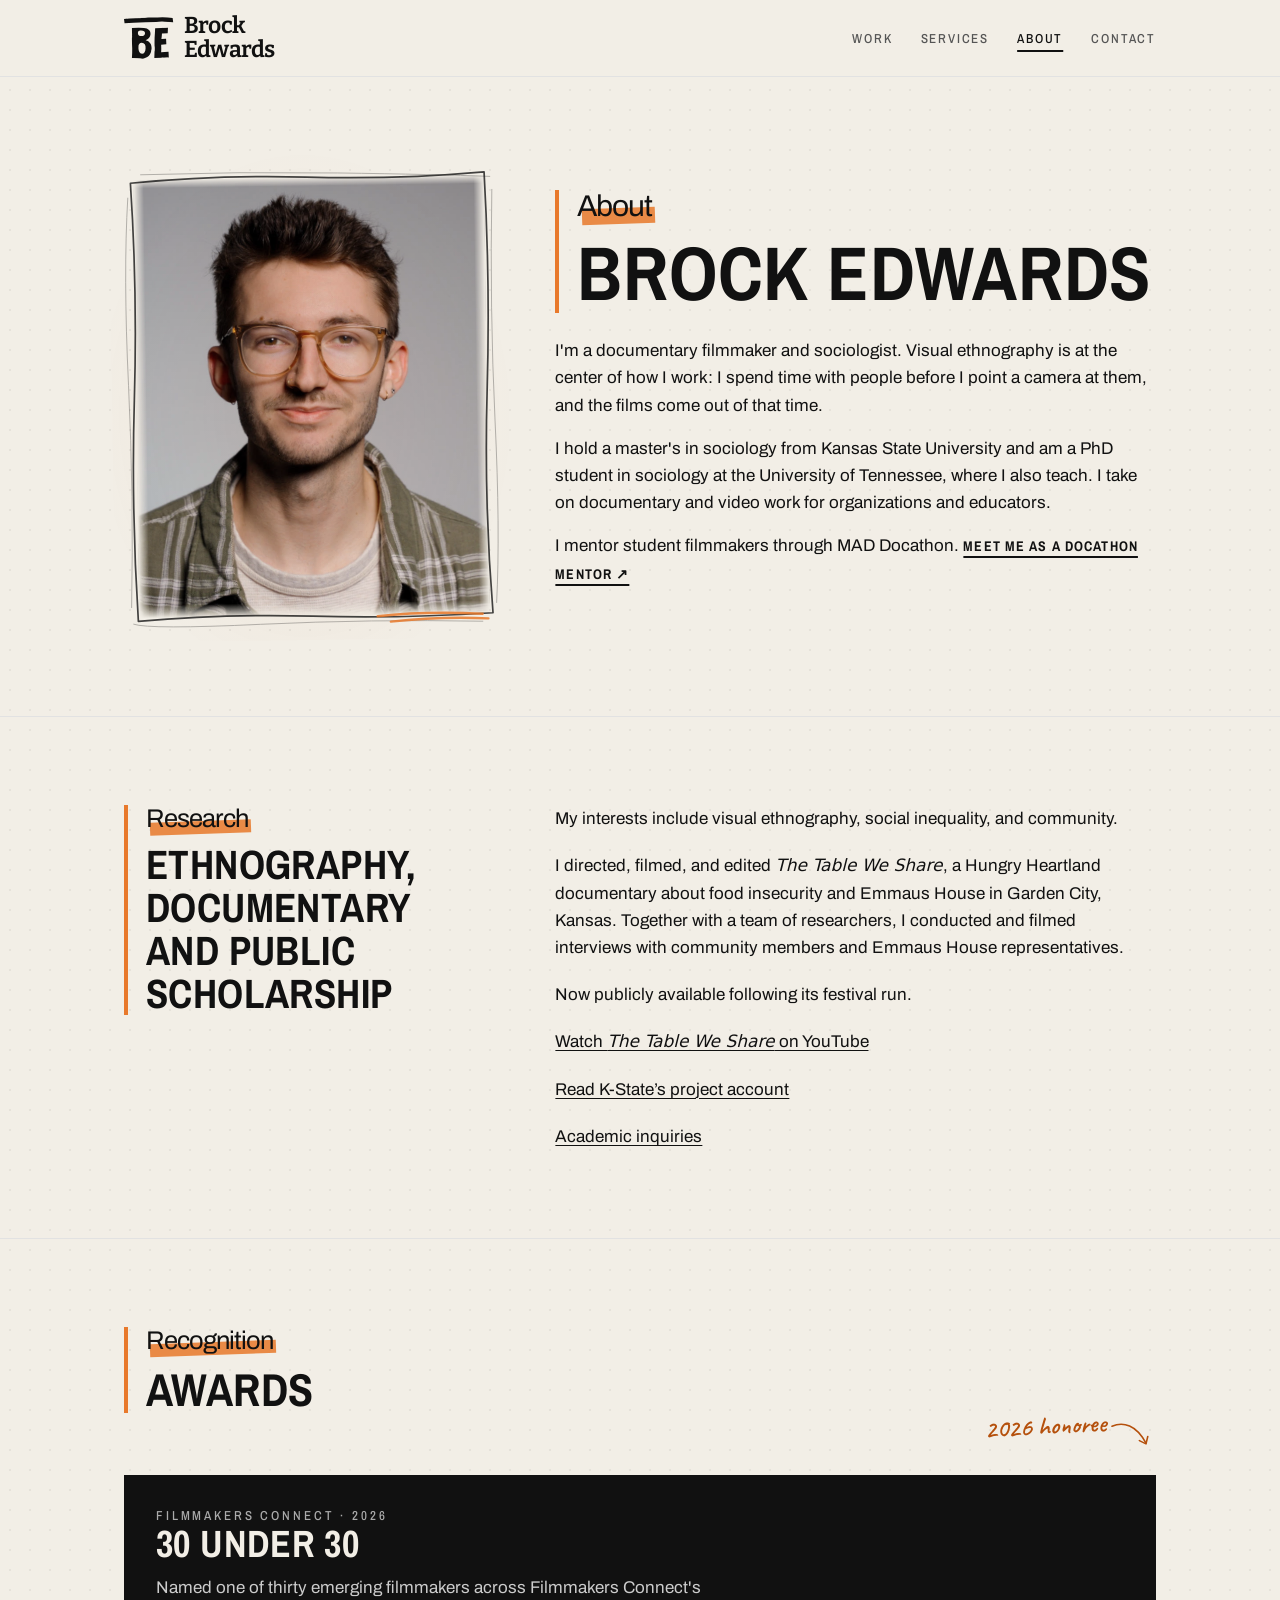
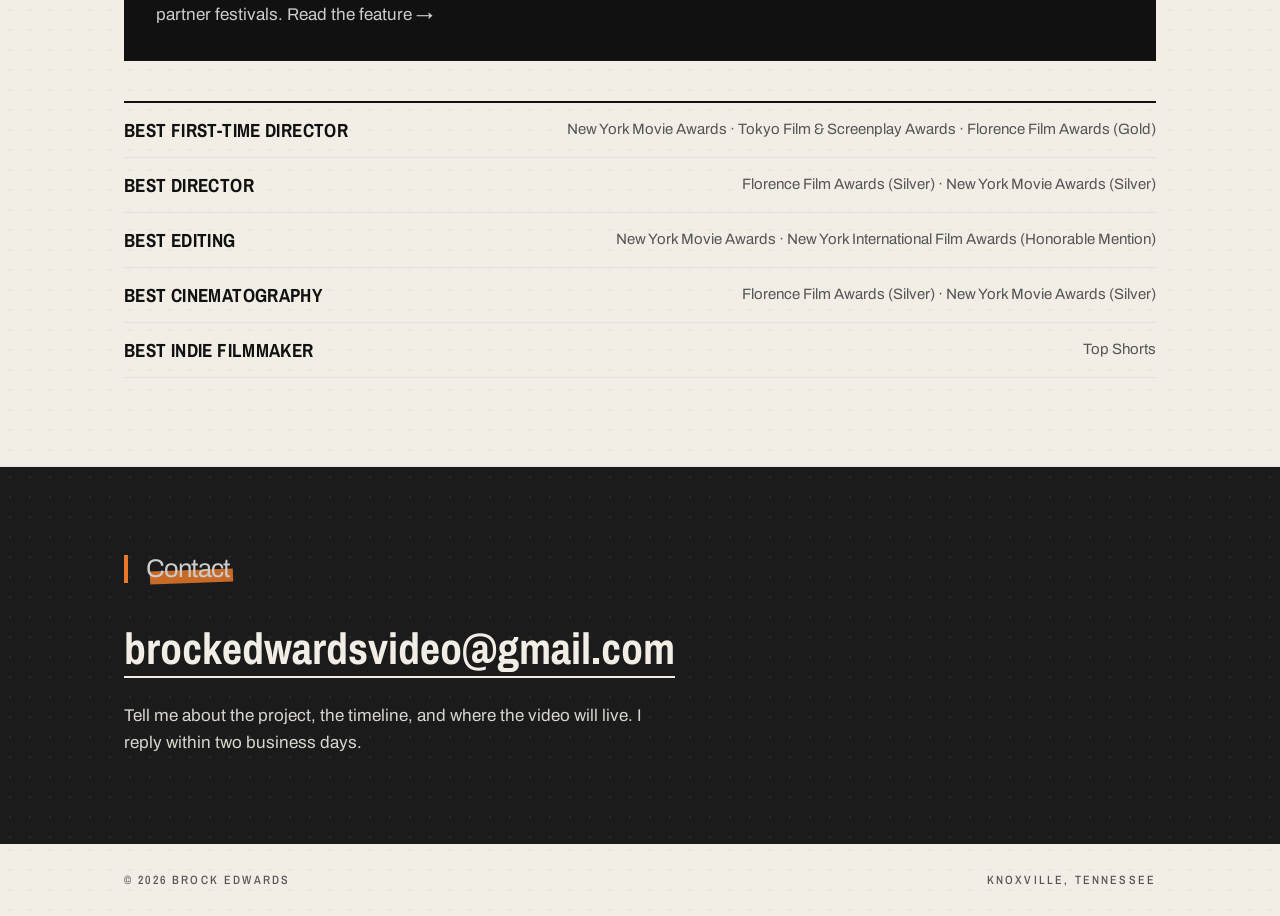
==== commit 191cacbf: "Publish approved Field Stamp headers and favicon" ====
--- a/about.html
+++ b/about.html
@@ -18,11 +18,11 @@
 <meta property="og:type" content="website">
 <meta property="og:url" content="https://brocknedwards.com/about.html">
 <meta property="og:image" content="https://brocknedwards.com/img/stills/ttws-still-1.jpg">
-<link rel="icon" href="favicon.svg" type="image/svg+xml">
+<link rel="icon" href="favicon.svg?v=20261024-field-stamp" type="image/svg+xml">
 <link rel="preconnect" href="https://fonts.googleapis.com">
 <link rel="preconnect" href="https://fonts.gstatic.com" crossorigin>
 <link href="https://fonts.googleapis.com/css2?family=Archivo+Narrow:wght@500;700&family=Archivo:wght@400;600;800&family=Caveat:wght@500;700&display=swap" rel="stylesheet">
-<link rel="stylesheet" href="styles.css">
+<link rel="stylesheet" href="styles.css?v=20261024-field-stamp">
 </head>
 <body>
 <a class="skip-link" href="#main">Skip to content</a>
@@ -30,7 +30,7 @@
 <header>
   <div class="wrap">
     <a class="mark" href="index.html" aria-label="Brock Edwards, home">
-      <span class="mono">BE</span>
+      <img class="brand-mark" src="img/field-stamp-refined.svg" width="50" height="45" alt="" aria-hidden="true">
       <span class="stack">Brock<br>Edwards</span>
     </a>
     <nav>
--- a/styles.css
+++ b/styles.css
@@ -1,3 +1,10 @@
+@font-face {
+  font-family: 'Bitter Brand';
+  src: url('fonts/bitter-brand-650.woff') format('woff');
+  font-weight: 650;
+  font-style: normal;
+  font-display: swap;
+}
 :root {
   --ink: #111;
   --paper: #f2eee6;
@@ -24,13 +31,12 @@
 img { max-width: 100%; }
 .wrap { max-width: var(--max); margin: 0 auto; padding: 0 24px; }
 
-/* Header + wordmark (matches Brand/_source/wordmark.html) */
+/* Header + wordmark */
 header { position: sticky; top: 0; z-index: 10; background: var(--paper); border-bottom: 1px solid var(--rule); }
 header .wrap { display: flex; align-items: center; justify-content: space-between; height: 76px; }
-.mark { display: flex; align-items: stretch; gap: 9px; text-decoration: none; }
-.mono { width: 44px; height: 43px; background: var(--ink); color: var(--paper); display: flex; align-items: center; justify-content: center;
-  font: 800 19px/1 var(--body); letter-spacing: -.03em; }
-.stack { font: 700 23px/0.92 var(--narrow); text-transform: uppercase; letter-spacing: .02em; display: flex; flex-direction: column; justify-content: center; }
+.mark { display: flex; align-items: center; gap: 10px; text-decoration: none; }
+.brand-mark { display: block; flex: none; width: 50px; height: 45px; object-fit: contain; }
+.stack { font: 650 23px/1.04 'Bitter Brand', Georgia, serif; text-transform: none; letter-spacing: -.035em; display: flex; flex-direction: column; justify-content: center; }
 nav { display: flex; gap: 28px; }
 nav a { display: inline-flex; align-items: center; min-height: 44px; font: 500 13px var(--narrow); letter-spacing: .14em; text-transform: uppercase; text-decoration: none; color: var(--muted); }
 nav a:hover, nav a[aria-current="page"] { color: var(--ink); }
@@ -469,7 +475,7 @@
   nav { gap: 14px; }
   nav a { letter-spacing: .06em; font-size: 13px; }
   .stack { font-size: 19px; }
-  .mono { width: 36px; height: 36px; font-size: 16px; }
+  .brand-mark { width: 40px; height: 36px; }
   section { padding: 64px 0; }
   .page-head { padding: 48px 0 0; }
   .film, .about, .services, .project-info, .featured-text, .reel-row, .cards.two, .cards.three { grid-template-columns: 1fr; gap: 32px; }
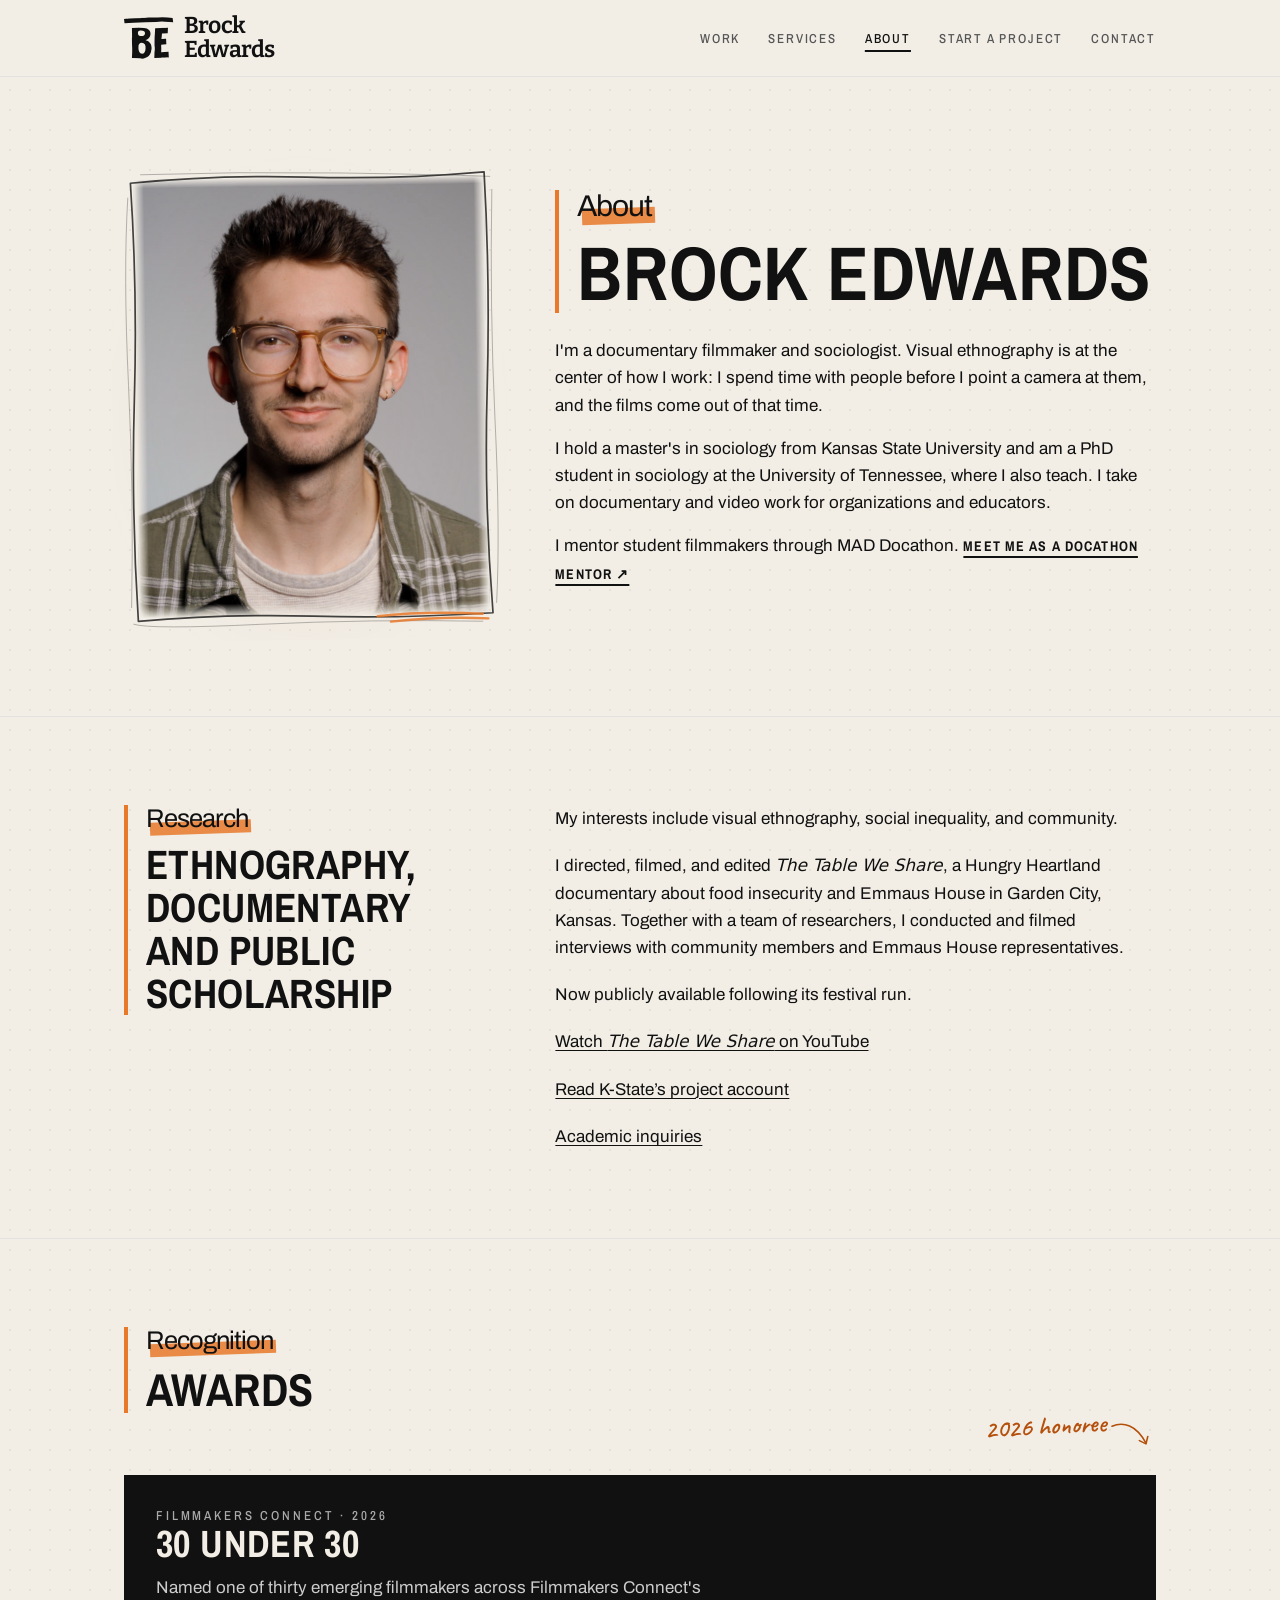
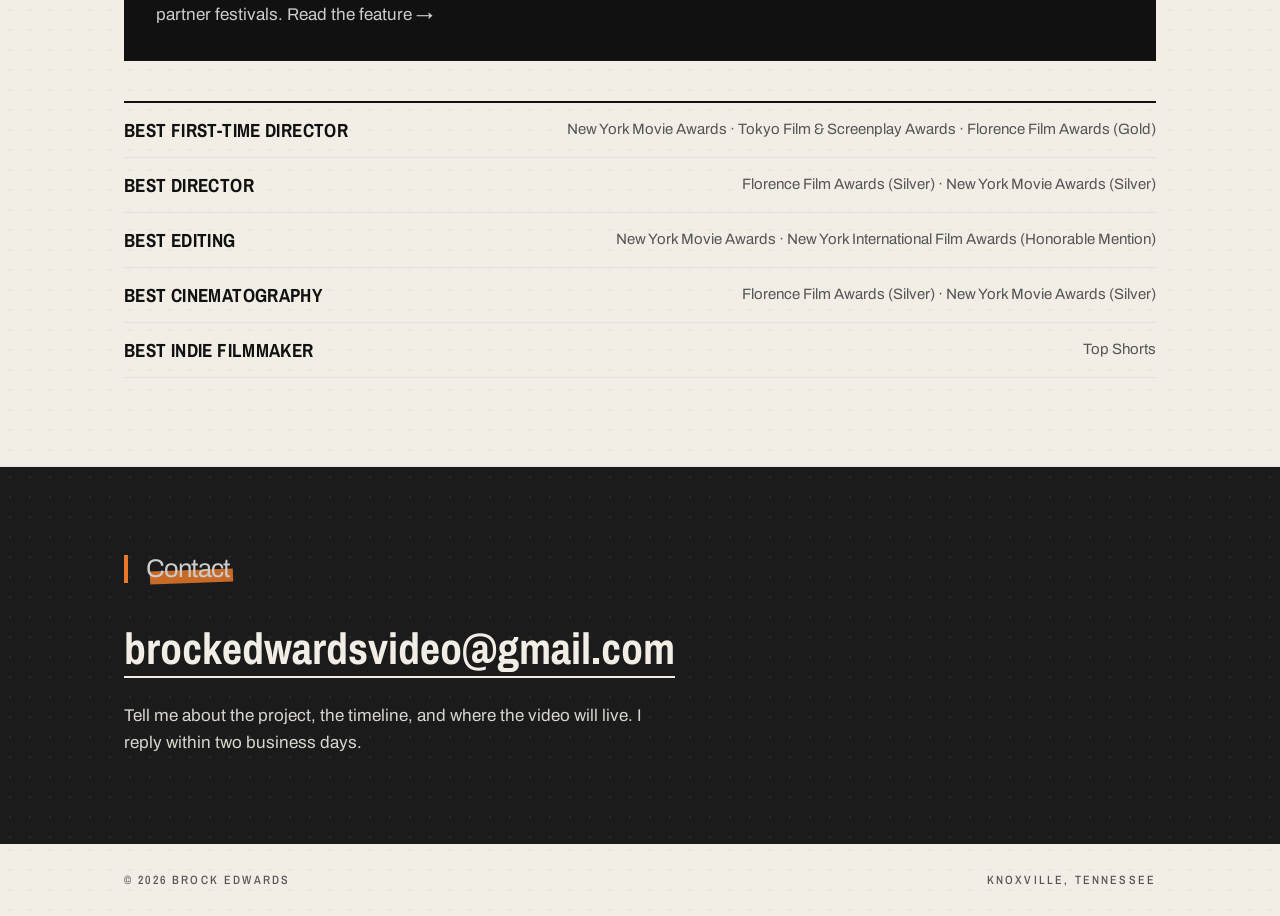
==== commit f175e26e: "Add start-a-project page with intake form and booking link Co-Authored-By: Claude Fable 5.1 <noreply" ====
--- a/about.html
+++ b/about.html
@@ -22,7 +22,7 @@
 <link rel="preconnect" href="https://fonts.googleapis.com">
 <link rel="preconnect" href="https://fonts.gstatic.com" crossorigin>
 <link href="https://fonts.googleapis.com/css2?family=Archivo+Narrow:wght@500;700&family=Archivo:wght@400;600;800&family=Caveat:wght@500;700&display=swap" rel="stylesheet">
-<link rel="stylesheet" href="styles.css?v=20261024-field-stamp">
+<link rel="stylesheet" href="styles.css?v=20261029-start">
 </head>
 <body>
 <a class="skip-link" href="#main">Skip to content</a>
@@ -37,6 +37,7 @@
       <a href="work.html">Work</a>
       <a href="services.html">Services</a>
       <a href="about.html" aria-current="page">About</a>
+      <a href="start.html">Start a project</a>
       <a href="#contact">Contact</a>
     </nav>
   </div>
--- a/styles.css
+++ b/styles.css
@@ -420,6 +420,39 @@
 .contact > .wrap > a.email { display: inline-block; margin-top: 24px; }
 .contact > .wrap > a.email:focus-visible { outline: 3px solid var(--accent); outline-offset: 5px; }
 
+.contact .contact-btn { margin-top: 24px; background: var(--accent); color: var(--ink); }
+.contact .contact-btn:hover { background: var(--paper); }
+.contact .contact-or { margin: 24px 0 0; font: 500 13px var(--narrow); letter-spacing: .18em; text-transform: uppercase; color: #aaa; }
+.contact .contact-or + a.email { margin-top: 8px; }
+
+/* Start a project (intake form) */
+.start { padding-top: 40px; }
+.start .wrap { display: grid; grid-template-columns: minmax(0, 1.4fr) minmax(0, 1fr); gap: 56px; align-items: start; }
+.intake { display: grid; gap: 28px; margin: 0; padding: 0; border: 0; }
+.intake .field { display: grid; gap: 8px; }
+.intake label, .intake legend { font: 700 14px var(--narrow); letter-spacing: .12em; text-transform: uppercase; }
+.intake legend { padding: 0; margin-bottom: 10px; }
+.intake fieldset { margin: 0; padding: 0; border: 0; }
+.intake input[type="text"], .intake input[type="email"], .intake select, .intake textarea {
+  width: 100%; padding: 12px 14px; border: 2px solid var(--ink); background: #fff; color: var(--ink);
+  font: 400 16px/1.5 var(--body); border-radius: 0; }
+.intake textarea { min-height: 120px; resize: vertical; }
+.intake select { appearance: none; -webkit-appearance: none; padding-right: 40px;
+  background: #fff url("data:image/svg+xml,%3Csvg xmlns='http://www.w3.org/2000/svg' viewBox='0 0 16 16'%3E%3Cpath d='M3 6l5 5 5-5' fill='none' stroke='%23111' stroke-width='2'/%3E%3C/svg%3E") no-repeat right 14px center / 14px; }
+.intake input:focus-visible, .intake select:focus-visible, .intake textarea:focus-visible { outline: 2px solid var(--accent-ink); outline-offset: 3px; }
+.intake .choices { display: grid; gap: 10px; }
+.intake .choices label { display: flex; align-items: center; gap: 12px; font: 400 16px/1.4 var(--body);
+  letter-spacing: 0; text-transform: none; cursor: pointer; }
+.intake input[type="radio"] { width: 20px; height: 20px; margin: 0; flex: none; accent-color: var(--accent-ink); }
+.intake .hint { margin: 0; font-size: 15px; color: var(--muted); }
+.intake .btn { justify-self: start; margin-top: 4px; }
+.start-side { border-top: 2px solid var(--ink); padding-top: 18px; position: sticky; top: 100px; }
+.start-side h2 { font-size: 24px; margin-bottom: 10px; }
+.start-side p { margin: 0 0 16px; font-size: 16px; color: #333; }
+.start-side .btn { margin-top: 0; }
+.start-fallback { margin-top: 40px; padding-top: 18px; border-top: 1px solid var(--rule); font-size: 15px; color: var(--muted); }
+.start-fallback a:hover { color: var(--accent-ink); }
+
 footer { padding: 28px 0; font: 500 12px var(--narrow); letter-spacing: .18em; text-transform: uppercase; color: var(--muted); }
 footer .wrap { display: flex; justify-content: space-between; gap: 16px; flex-wrap: wrap; }
 
@@ -479,6 +512,8 @@
   section { padding: 64px 0; }
   .page-head { padding: 48px 0 0; }
   .film, .about, .services, .project-info, .featured-text, .reel-row, .cards.two, .cards.three { grid-template-columns: 1fr; gap: 32px; }
+  .start .wrap { grid-template-columns: 1fr; gap: 40px; }
+  .start-side { position: static; }
   .featured-text { gap: 12px; }
   .hero h1 { font-size: clamp(48px, 9vw, 62px); }
   .hero-lead { margin-bottom: 10px; }
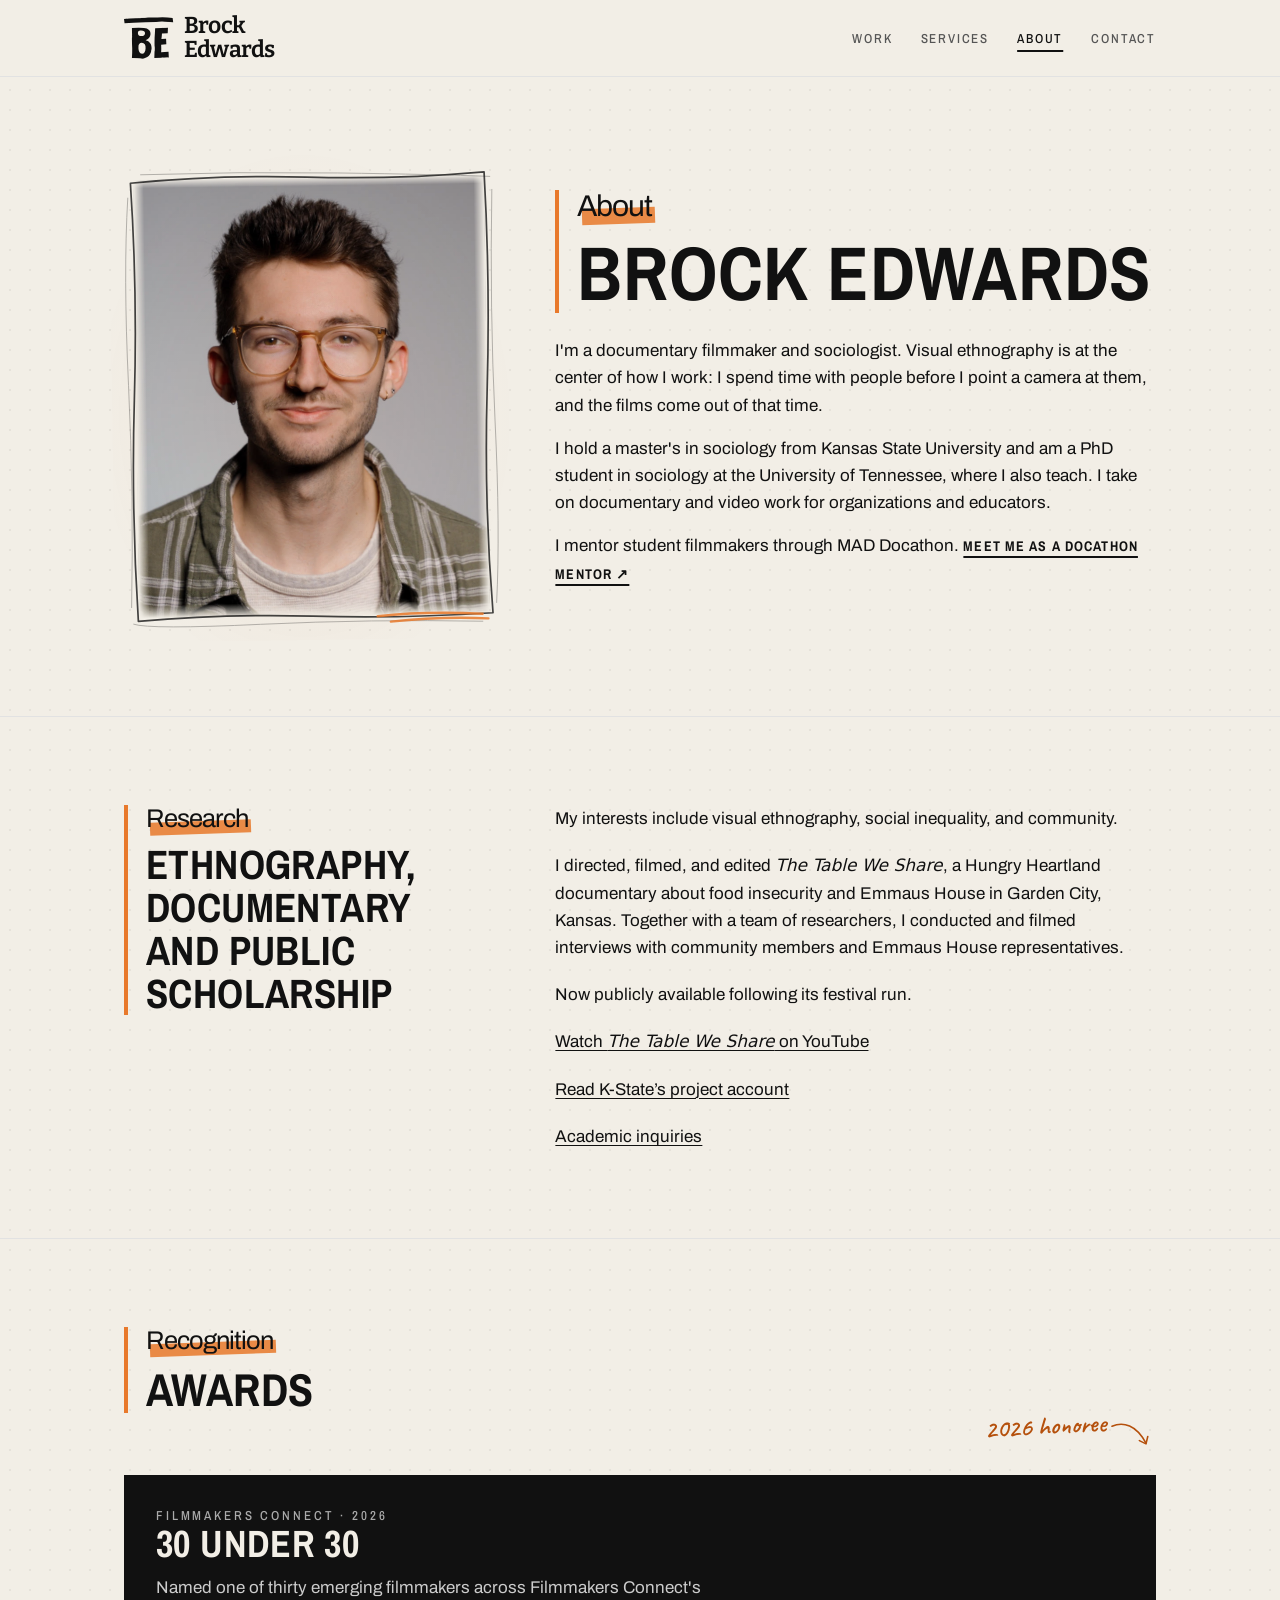
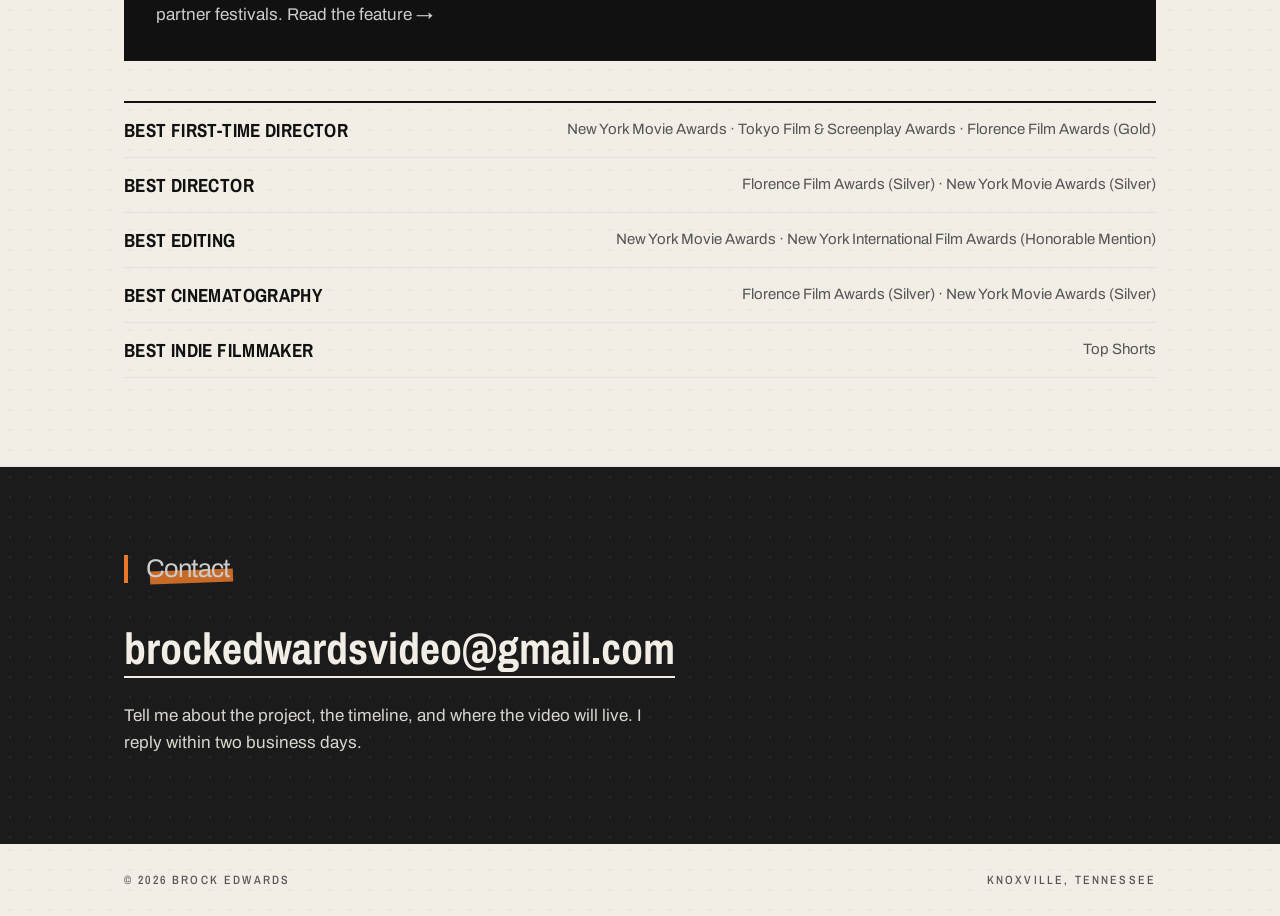
==== commit 9035fb66: "Revert acquisition pages from live site until approved (work kept on branch site-acquisition)" ====
--- a/about.html
+++ b/about.html
@@ -22,7 +22,7 @@
 <link rel="preconnect" href="https://fonts.googleapis.com">
 <link rel="preconnect" href="https://fonts.gstatic.com" crossorigin>
 <link href="https://fonts.googleapis.com/css2?family=Archivo+Narrow:wght@500;700&family=Archivo:wght@400;600;800&family=Caveat:wght@500;700&display=swap" rel="stylesheet">
-<link rel="stylesheet" href="styles.css?v=20261029-start">
+<link rel="stylesheet" href="styles.css?v=20261024-field-stamp">
 </head>
 <body>
 <a class="skip-link" href="#main">Skip to content</a>
@@ -37,7 +37,6 @@
       <a href="work.html">Work</a>
       <a href="services.html">Services</a>
       <a href="about.html" aria-current="page">About</a>
-      <a href="start.html">Start a project</a>
       <a href="#contact">Contact</a>
     </nav>
   </div>
--- a/styles.css
+++ b/styles.css
@@ -420,39 +420,6 @@
 .contact > .wrap > a.email { display: inline-block; margin-top: 24px; }
 .contact > .wrap > a.email:focus-visible { outline: 3px solid var(--accent); outline-offset: 5px; }
 
-.contact .contact-btn { margin-top: 24px; background: var(--accent); color: var(--ink); }
-.contact .contact-btn:hover { background: var(--paper); }
-.contact .contact-or { margin: 24px 0 0; font: 500 13px var(--narrow); letter-spacing: .18em; text-transform: uppercase; color: #aaa; }
-.contact .contact-or + a.email { margin-top: 8px; }
-
-/* Start a project (intake form) */
-.start { padding-top: 40px; }
-.start .wrap { display: grid; grid-template-columns: minmax(0, 1.4fr) minmax(0, 1fr); gap: 56px; align-items: start; }
-.intake { display: grid; gap: 28px; margin: 0; padding: 0; border: 0; }
-.intake .field { display: grid; gap: 8px; }
-.intake label, .intake legend { font: 700 14px var(--narrow); letter-spacing: .12em; text-transform: uppercase; }
-.intake legend { padding: 0; margin-bottom: 10px; }
-.intake fieldset { margin: 0; padding: 0; border: 0; }
-.intake input[type="text"], .intake input[type="email"], .intake select, .intake textarea {
-  width: 100%; padding: 12px 14px; border: 2px solid var(--ink); background: #fff; color: var(--ink);
-  font: 400 16px/1.5 var(--body); border-radius: 0; }
-.intake textarea { min-height: 120px; resize: vertical; }
-.intake select { appearance: none; -webkit-appearance: none; padding-right: 40px;
-  background: #fff url("data:image/svg+xml,%3Csvg xmlns='http://www.w3.org/2000/svg' viewBox='0 0 16 16'%3E%3Cpath d='M3 6l5 5 5-5' fill='none' stroke='%23111' stroke-width='2'/%3E%3C/svg%3E") no-repeat right 14px center / 14px; }
-.intake input:focus-visible, .intake select:focus-visible, .intake textarea:focus-visible { outline: 2px solid var(--accent-ink); outline-offset: 3px; }
-.intake .choices { display: grid; gap: 10px; }
-.intake .choices label { display: flex; align-items: center; gap: 12px; font: 400 16px/1.4 var(--body);
-  letter-spacing: 0; text-transform: none; cursor: pointer; }
-.intake input[type="radio"] { width: 20px; height: 20px; margin: 0; flex: none; accent-color: var(--accent-ink); }
-.intake .hint { margin: 0; font-size: 15px; color: var(--muted); }
-.intake .btn { justify-self: start; margin-top: 4px; }
-.start-side { border-top: 2px solid var(--ink); padding-top: 18px; position: sticky; top: 100px; }
-.start-side h2 { font-size: 24px; margin-bottom: 10px; }
-.start-side p { margin: 0 0 16px; font-size: 16px; color: #333; }
-.start-side .btn { margin-top: 0; }
-.start-fallback { margin-top: 40px; padding-top: 18px; border-top: 1px solid var(--rule); font-size: 15px; color: var(--muted); }
-.start-fallback a:hover { color: var(--accent-ink); }
-
 footer { padding: 28px 0; font: 500 12px var(--narrow); letter-spacing: .18em; text-transform: uppercase; color: var(--muted); }
 footer .wrap { display: flex; justify-content: space-between; gap: 16px; flex-wrap: wrap; }
 
@@ -512,8 +479,6 @@
   section { padding: 64px 0; }
   .page-head { padding: 48px 0 0; }
   .film, .about, .services, .project-info, .featured-text, .reel-row, .cards.two, .cards.three { grid-template-columns: 1fr; gap: 32px; }
-  .start .wrap { grid-template-columns: 1fr; gap: 40px; }
-  .start-side { position: static; }
   .featured-text { gap: 12px; }
   .hero h1 { font-size: clamp(48px, 9vw, 62px); }
   .hero-lead { margin-bottom: 10px; }
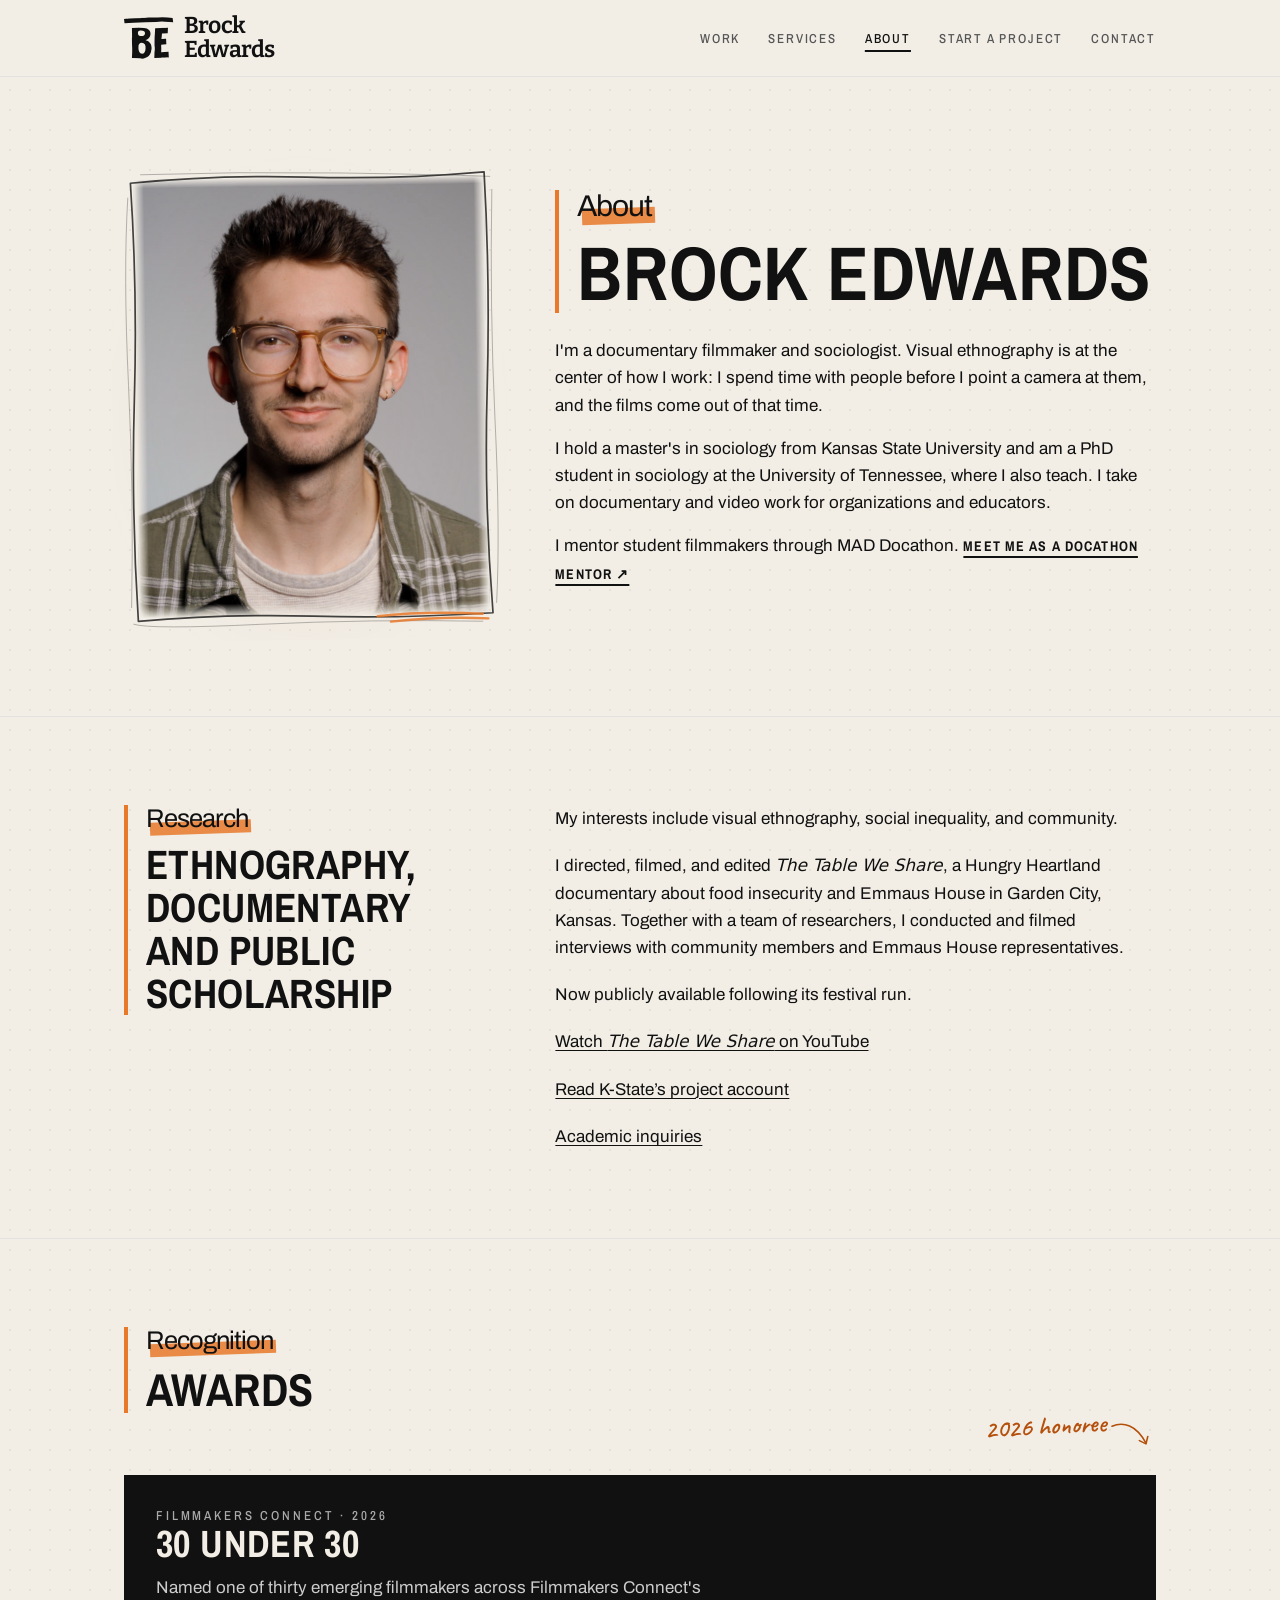
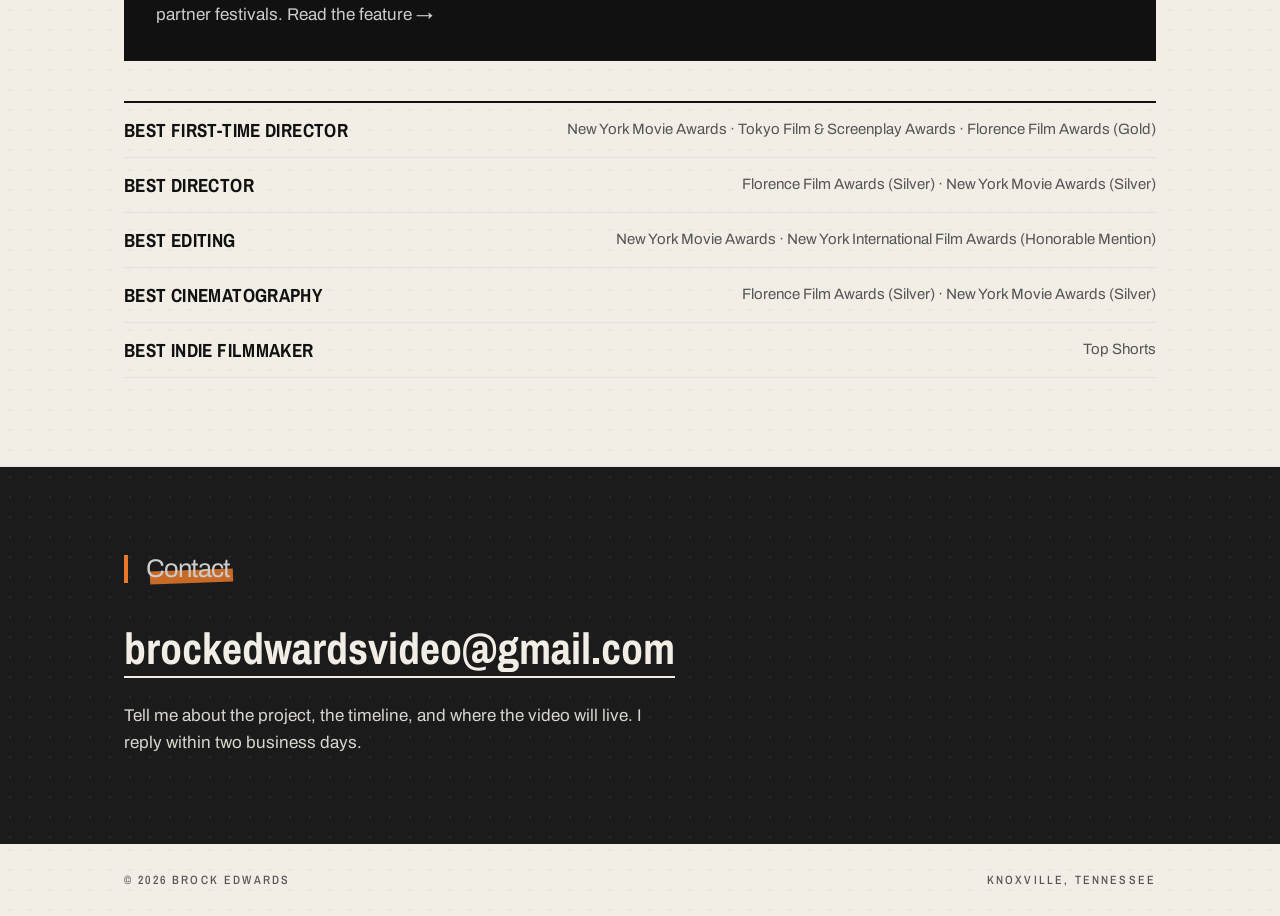
==== commit c9a0a20d: "Work pages: case-study structure (needed, made, happened) Co-Authored-By: Claude Fable 5.1 <noreply@" ====
--- a/about.html
+++ b/about.html
@@ -22,7 +22,7 @@
 <link rel="preconnect" href="https://fonts.googleapis.com">
 <link rel="preconnect" href="https://fonts.gstatic.com" crossorigin>
 <link href="https://fonts.googleapis.com/css2?family=Archivo+Narrow:wght@500;700&family=Archivo:wght@400;600;800&family=Caveat:wght@500;700&display=swap" rel="stylesheet">
-<link rel="stylesheet" href="styles.css?v=20261024-field-stamp">
+<link rel="stylesheet" href="styles.css?v=20261029-case">
 </head>
 <body>
 <a class="skip-link" href="#main">Skip to content</a>
@@ -37,6 +37,7 @@
       <a href="work.html">Work</a>
       <a href="services.html">Services</a>
       <a href="about.html" aria-current="page">About</a>
+      <a href="start.html">Start a project</a>
       <a href="#contact">Contact</a>
     </nav>
   </div>
--- a/styles.css
+++ b/styles.css
@@ -245,6 +245,9 @@
 .project-info .film-awards { margin-top: 0; }
 .project-info .awards li { flex-direction: column; gap: 2px; }
 .project-info .awards span { text-align: left; }
+.case-cta { margin: 56px 0 0; }
+.case-cta .btn { margin-top: 0; }
+.card .summary { margin: 8px 0 0; color: #333; font-size: 15px; line-height: 1.45; }
 .stills-label { margin: 56px 0 0; }
 .project-page .stills { margin-top: 14px; }
 .project-page .stills img { aspect-ratio: var(--ar, 16 / 9); }
@@ -420,6 +423,39 @@
 .contact > .wrap > a.email { display: inline-block; margin-top: 24px; }
 .contact > .wrap > a.email:focus-visible { outline: 3px solid var(--accent); outline-offset: 5px; }
 
+.contact .contact-btn { margin-top: 24px; background: var(--accent); color: var(--ink); }
+.contact .contact-btn:hover { background: var(--paper); }
+.contact .contact-or { margin: 24px 0 0; font: 500 13px var(--narrow); letter-spacing: .18em; text-transform: uppercase; color: #aaa; }
+.contact .contact-or + a.email { margin-top: 8px; }
+
+/* Start a project (intake form) */
+.start { padding-top: 40px; }
+.start .wrap { display: grid; grid-template-columns: minmax(0, 1.4fr) minmax(0, 1fr); gap: 56px; align-items: start; }
+.intake { display: grid; gap: 28px; margin: 0; padding: 0; border: 0; }
+.intake .field { display: grid; gap: 8px; }
+.intake label, .intake legend { font: 700 14px var(--narrow); letter-spacing: .12em; text-transform: uppercase; }
+.intake legend { padding: 0; margin-bottom: 10px; }
+.intake fieldset { margin: 0; padding: 0; border: 0; }
+.intake input[type="text"], .intake input[type="email"], .intake select, .intake textarea {
+  width: 100%; padding: 12px 14px; border: 2px solid var(--ink); background: #fff; color: var(--ink);
+  font: 400 16px/1.5 var(--body); border-radius: 0; }
+.intake textarea { min-height: 120px; resize: vertical; }
+.intake select { appearance: none; -webkit-appearance: none; padding-right: 40px;
+  background: #fff url("data:image/svg+xml,%3Csvg xmlns='http://www.w3.org/2000/svg' viewBox='0 0 16 16'%3E%3Cpath d='M3 6l5 5 5-5' fill='none' stroke='%23111' stroke-width='2'/%3E%3C/svg%3E") no-repeat right 14px center / 14px; }
+.intake input:focus-visible, .intake select:focus-visible, .intake textarea:focus-visible { outline: 2px solid var(--accent-ink); outline-offset: 3px; }
+.intake .choices { display: grid; gap: 10px; }
+.intake .choices label { display: flex; align-items: center; gap: 12px; font: 400 16px/1.4 var(--body);
+  letter-spacing: 0; text-transform: none; cursor: pointer; }
+.intake input[type="radio"] { width: 20px; height: 20px; margin: 0; flex: none; accent-color: var(--accent-ink); }
+.intake .hint { margin: 0; font-size: 15px; color: var(--muted); }
+.intake .btn { justify-self: start; margin-top: 4px; }
+.start-side { border-top: 2px solid var(--ink); padding-top: 18px; position: sticky; top: 100px; }
+.start-side h2 { font-size: 24px; margin-bottom: 10px; }
+.start-side p { margin: 0 0 16px; font-size: 16px; color: #333; }
+.start-side .btn { margin-top: 0; }
+.start-fallback { margin-top: 40px; padding-top: 18px; border-top: 1px solid var(--rule); font-size: 15px; color: var(--muted); }
+.start-fallback a:hover { color: var(--accent-ink); }
+
 footer { padding: 28px 0; font: 500 12px var(--narrow); letter-spacing: .18em; text-transform: uppercase; color: var(--muted); }
 footer .wrap { display: flex; justify-content: space-between; gap: 16px; flex-wrap: wrap; }
 
@@ -479,6 +515,8 @@
   section { padding: 64px 0; }
   .page-head { padding: 48px 0 0; }
   .film, .about, .services, .project-info, .featured-text, .reel-row, .cards.two, .cards.three { grid-template-columns: 1fr; gap: 32px; }
+  .start .wrap { grid-template-columns: 1fr; gap: 40px; }
+  .start-side { position: static; }
   .featured-text { gap: 12px; }
   .hero h1 { font-size: clamp(48px, 9vw, 62px); }
   .hero-lead { margin-bottom: 10px; }
